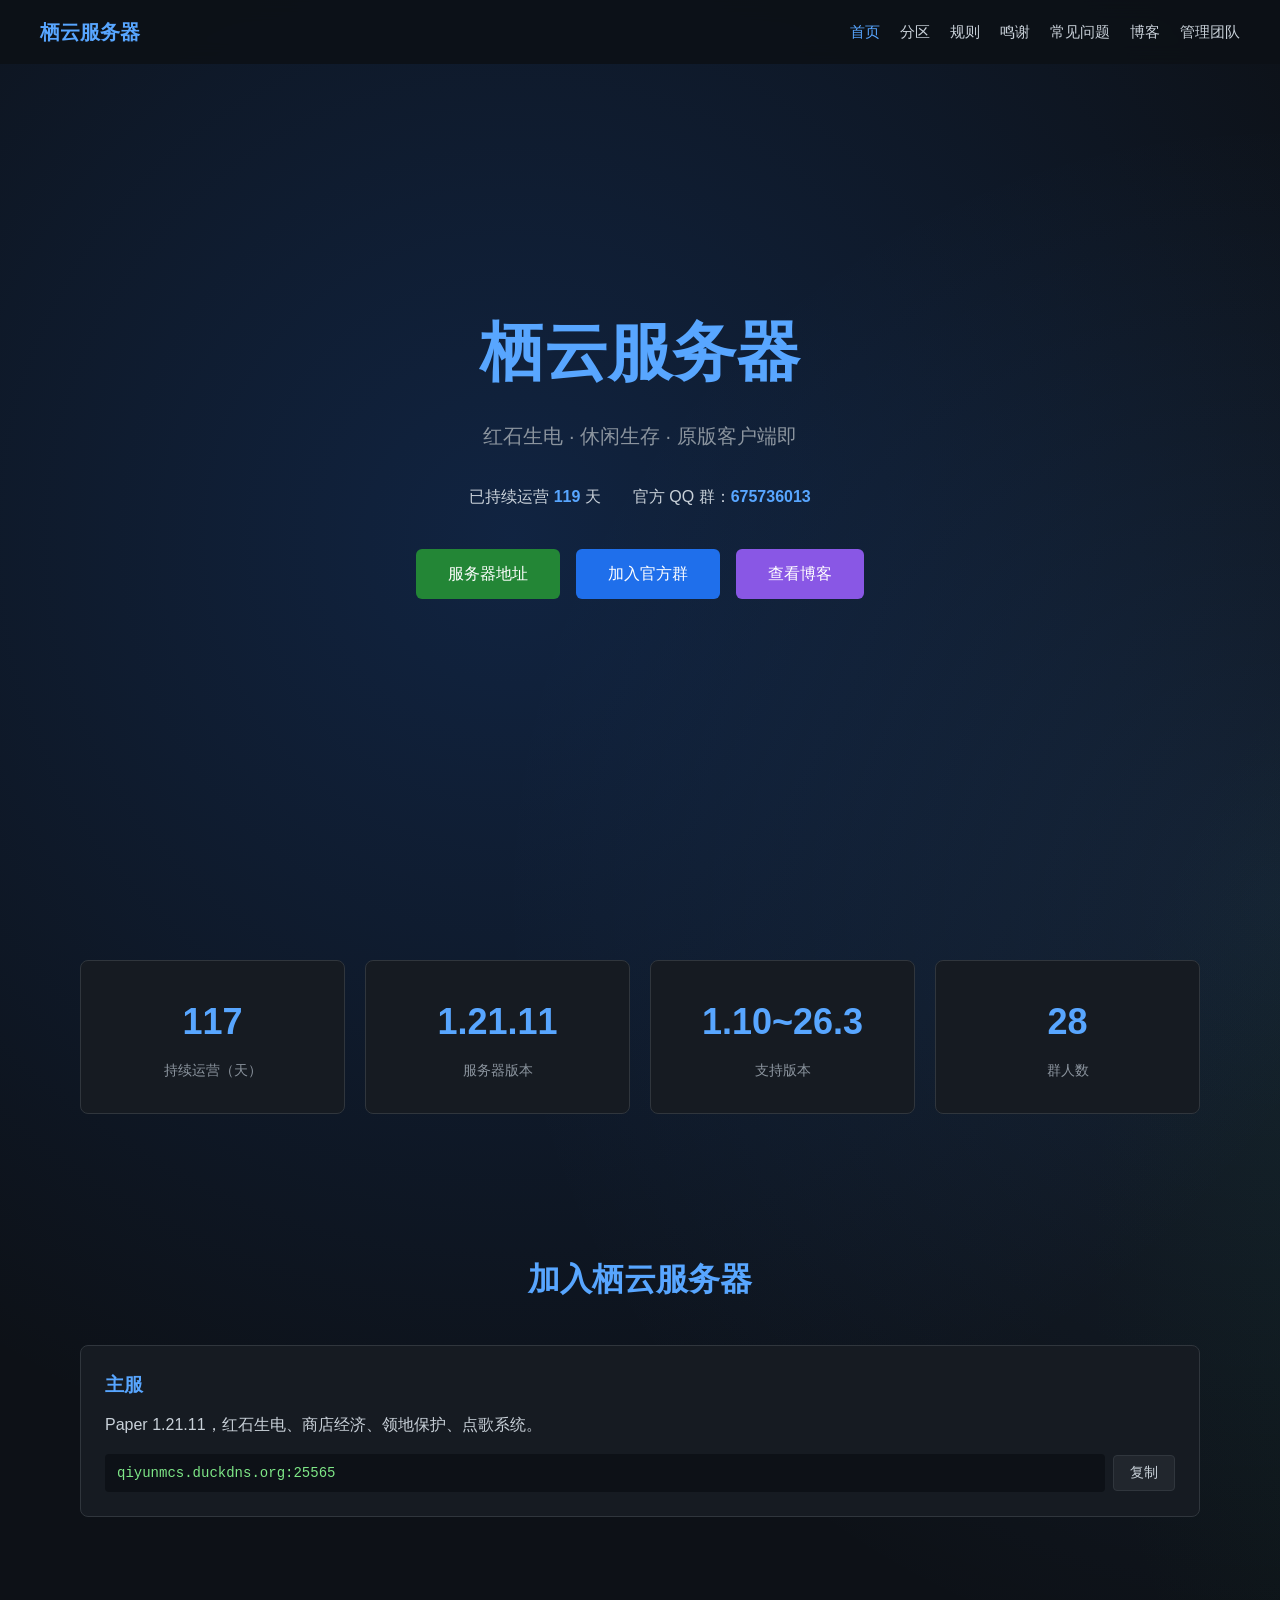
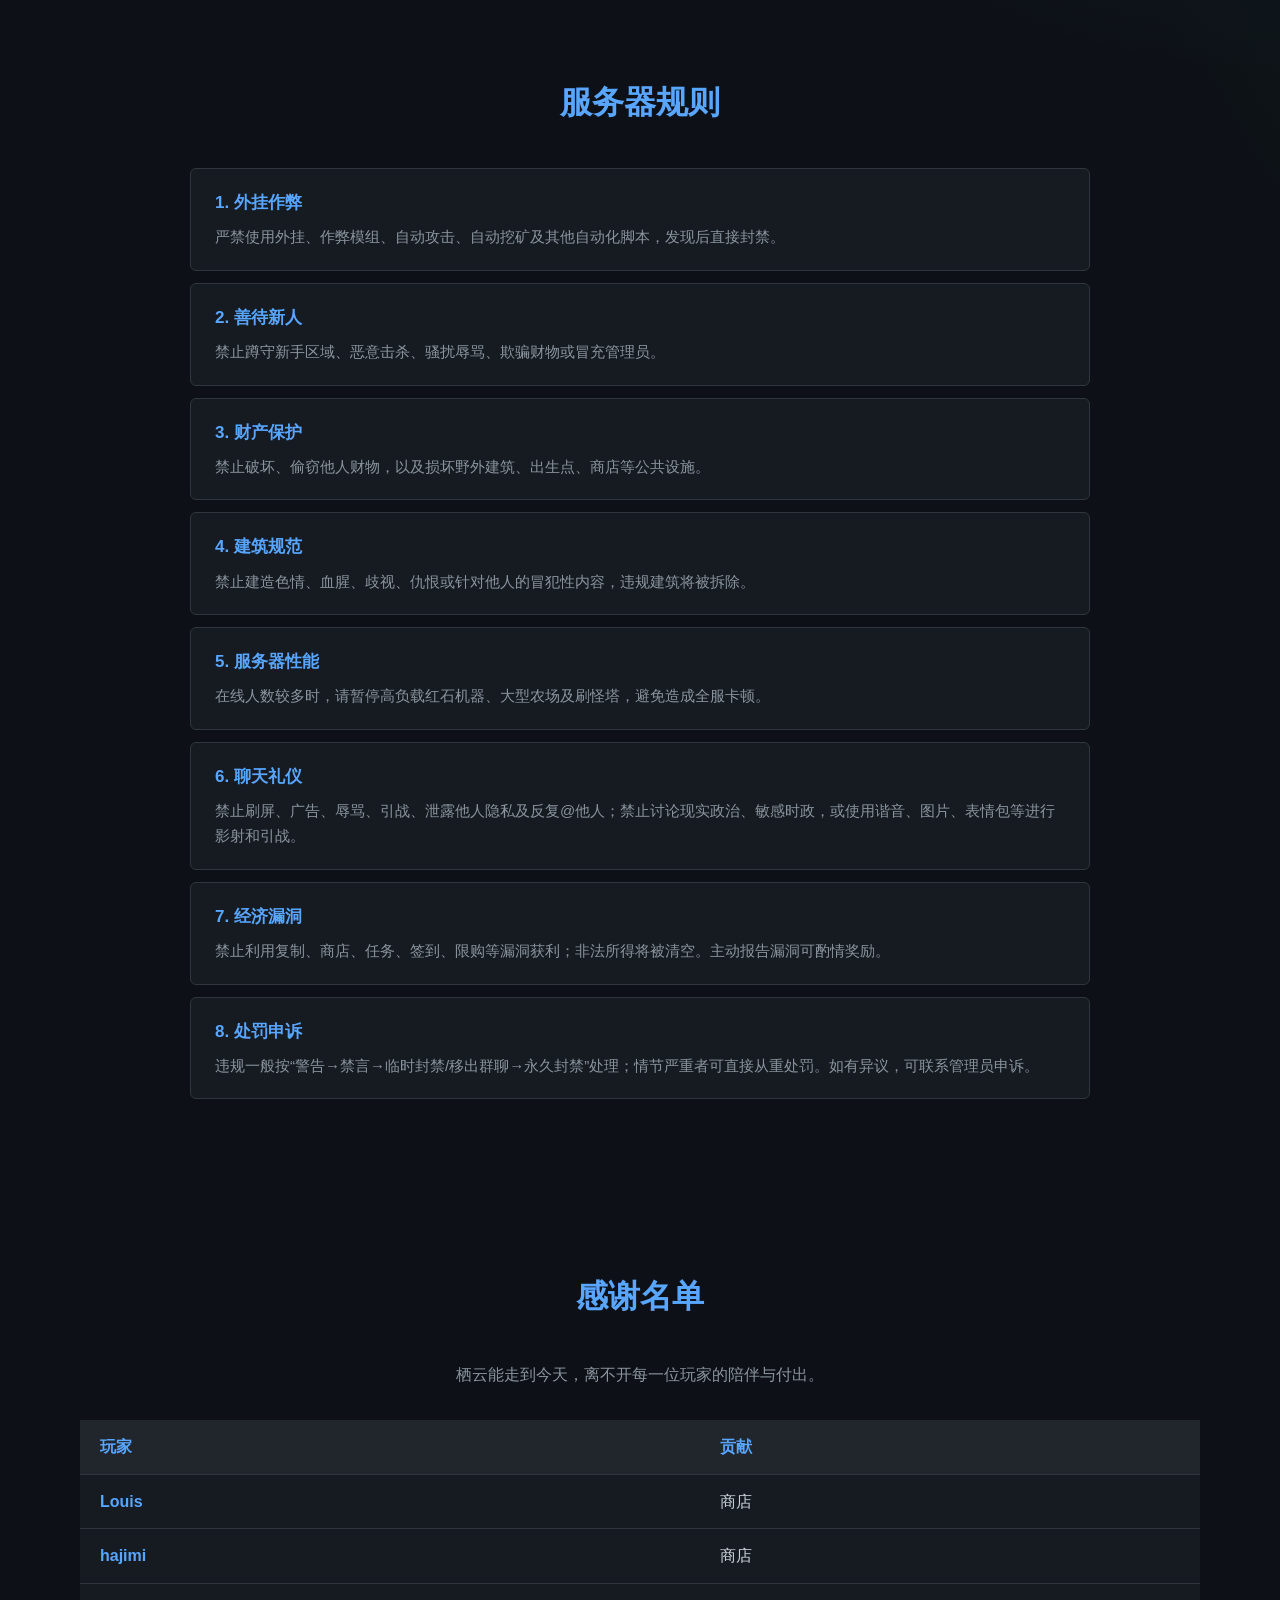
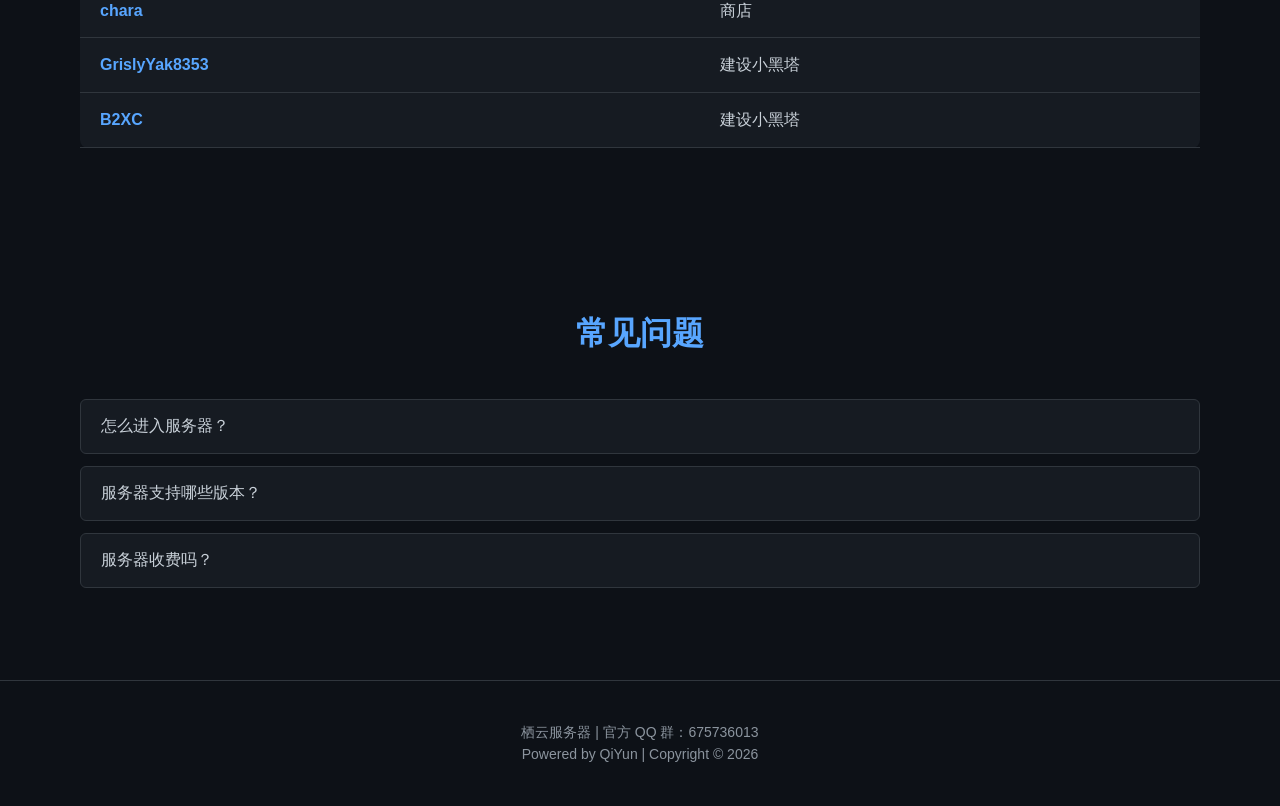
==== index.html @ 75ac1bb4 "栖云服务器官网 1.0.2" ====
<!DOCTYPE html>
<html lang="zh-CN">
<head>
  <meta charset="UTF-8">
  <meta name="viewport" content="width=device-width, initial-scale=1.0">
  <title>栖云服务器 | 红石生电 · 休闲生存</title>
  <link rel="stylesheet" href="style.css">
</head>
<body data-current-page="home">
  <!-- 加载动画 -->
  <div class="loader" id="loader">
    <div class="loader-logo">   栖云正在奋力加载中……</div>
    <div class="loader-bar"><div class="loader-bar-fill"></div></div>
  </div>

  <!-- 鼠标光效 -->
  <div class="cursor-glow" id="cursorGlow"></div>

  <!-- 顶部提示框 -->
  <div class="toast" id="toast">
    <div class="toast-text">又被我整到了吧~你好坏！</div>
    <div class="toast-bar"><div class="toast-bar-fill"></div></div>
  </div>

  <!-- 导航栏 -->
  <nav class="navbar">
    <div class="nav-logo">栖云服务器</div>
    <button class="nav-toggle" id="navToggle">☰</button>
    <ul class="nav-links" id="navLinks">
      <li><a href="#home" data-page="home">首页</a></li>
      <li><a href="#servers" data-page="servers">分区</a></li>
      <li><a href="#rules" data-page="rules">规则</a></li>
      <li><a href="#thanks" data-page="thanks">鸣谢</a></li>
      <li><a href="#faq" data-page="faq">常见问题</a></li>
      <li><a href="blog.html" data-page="blog">博客</a></li>
      <li><a href="admin.html" data-page="admin">管理团队</a></li>
    </ul>
  </nav>

  <!-- 首屏 -->
  <section id="home" class="hero">
    <h1>栖云服务器</h1>
    <p class="slogan" id="slogan">红石生电 · 休闲生存 · 原版客户端即可加入</p>
    <div class="hero-info">
      <span>已持续运营 <strong id="days">0</strong> 天</span>
      <span class="group-hover">
        官方 QQ 群：<strong>675736013</strong>
        <img src="qrcode.png" alt="群二维码" class="qrcode-popup">
      </span>
    </div>
    <div class="hero-btns">
      <a href="#servers" class="btn">服务器地址</a>
      <a href="https://qm.qq.com/q/H8rvoMm4i4" target="_blank" class="btn btn-blue">加入官方群</a>
      <a href="blog.html" class="btn btn-purple">查看博客</a>
    </div>
  </section>

  <!-- 数据卡片 -->
  <section class="stats">
    <div class="stat-card">
      <div class="stat-num" id="stat-days" data-target="0">0</div>
      <div class="stat-label">持续运营（天）</div>
    </div>
    <div class="stat-card">
      <div class="stat-num" data-target="1.21.11">0</div>
      <div class="stat-label">服务器版本</div>
    </div>
    <div class="stat-card">
      <div class="stat-num" data-target="1.10~26.3">0</div>
      <div class="stat-label">支持版本</div>
    </div>
    <div class="stat-card">
      <div class="stat-num" data-target="28">0</div>
      <div class="stat-label">群人数</div>
    </div>
  </section>

  <!-- 分区介绍 -->
  <section id="servers" class="section">
    <h2>加入栖云服务器</h2>
    <div class="server-grid">
      <div class="server-card">
        <h3>主服</h3>
        <p>Paper 1.21.11，红石生电、商店经济、领地保护、点歌系统。</p>
        <div class="server-ip-row">
          <p class="server-ip">qiyunmcs.duckdns.org:25565</p>
          <button class="copy-btn" data-copy="qiyunmcs.duckdns.org:25565">复制</button>
        </div>
      </div>
    </div>
  </section>

  <!-- 服务器规则 -->
  <section id="rules" class="section">
    <h2>服务器规则</h2>
    <div class="rules-list">
      <div class="rule-item"><h3>1. 外挂作弊</h3><p>严禁使用外挂、作弊模组、自动攻击、自动挖矿及其他自动化脚本，发现后直接封禁。</p></div>
      <div class="rule-item"><h3>2. 善待新人</h3><p>禁止蹲守新手区域、恶意击杀、骚扰辱骂、欺骗财物或冒充管理员。</p></div>
      <div class="rule-item"><h3>3. 财产保护</h3><p>禁止破坏、偷窃他人财物，以及损坏野外建筑、出生点、商店等公共设施。</p></div>
      <div class="rule-item"><h3>4. 建筑规范</h3><p>禁止建造色情、血腥、歧视、仇恨或针对他人的冒犯性内容，违规建筑将被拆除。</p></div>
      <div class="rule-item"><h3>5. 服务器性能</h3><p>在线人数较多时，请暂停高负载红石机器、大型农场及刷怪塔，避免造成全服卡顿。</p></div>
      <div class="rule-item"><h3>6. 聊天礼仪</h3><p>禁止刷屏、广告、辱骂、引战、泄露他人隐私及反复@他人；禁止讨论现实政治、敏感时政，或使用谐音、图片、表情包等进行影射和引战。</p></div>
      <div class="rule-item"><h3>7. 经济漏洞</h3><p>禁止利用复制、商店、任务、签到、限购等漏洞获利；非法所得将被清空。主动报告漏洞可酌情奖励。</p></div>
      <div class="rule-item"><h3>8. 处罚申诉</h3><p>违规一般按“警告→禁言→临时封禁/移出群聊→永久封禁”处理；情节严重者可直接从重处罚。如有异议，可联系管理员申诉。</p></div>
    </div>
  </section>

  <!-- 鸣谢 -->
  <section id="thanks" class="section">
    <h2>感谢名单</h2>
    <p class="thanks-intro">栖云能走到今天，离不开每一位玩家的陪伴与付出。</p>
    <table class="thanks-table">
      <thead><tr><th>玩家</th><th>贡献</th></tr></thead>
      <tbody>
        <tr><td class="player-name" data-tip="哈哈哈，皮一下，点击可消除">Louis</td><td>商店</td></tr>
        <tr><td class="player-name" data-tip="刷铁机、红石机器">hajimi</td><td>商店</td></tr>
        <tr><td class="player-name" data-tip="商店建设、材料收集">chara</td><td>商店</td></tr>
        <tr><td class="player-name" data-tip="小黑塔建设">GrislyYak8353</td><td>建设小黑塔</td></tr>
        <tr><td class="player-name" data-tip="小黑塔建设">B2XC</td><td>建设小黑塔</td></tr>
      </tbody>
    </table>
  </section>

  <!-- FAQ -->
  <section id="faq" class="section">
    <h2>常见问题</h2>
    <div class="faq-item">
      <button class="faq-question">怎么进入服务器？</button>
      <div class="faq-answer">Java 版客户端在多人游戏里添加服务器地址 <code>qiyunmcs.duckdns.org:25565</code> 即可。</div>
    </div>
    <div class="faq-item">
      <button class="faq-question">服务器支持哪些版本？</button>
      <div class="faq-answer">主服支持 1.21.11，同时通过 ViaVersion 兼容 1.10 到 26.3 的客户端。</div>
    </div>
    <div class="faq-item">
      <button class="faq-question">服务器收费吗？</button>
      <div class="faq-answer">完全免费，所有玩法都可以通过游戏内获取。</div>
    </div>
  </section>

  <footer>
    <p>栖云服务器 | 官方 QQ 群：675736013</p>
    <p>Powered by QiYun | Copyright © 2026</p>
  </footer>

  <script src="script.js"></script>
</body>
</html>
---- style.css ----
* { margin: 0; padding: 0; box-sizing: border-box; }

html { scroll-behavior: smooth; scrollbar-width: none; }
body::-webkit-scrollbar { display: none; }

body {
  font-family: "Microsoft YaHei", "PingFang SC", sans-serif;
  background: #0d1117;
  color: #c9d1d9;
  line-height: 1.6;
  overflow-x: hidden;
}

/* 顶部提示框 */
.toast {
  position: fixed;
  top: 80px;
  left: 50%;
  transform: translateX(-50%) translateY(-20px);
  background: #161b22;
  border: 1px solid #58a6ff;
  border-radius: 8px;
  padding: 16px 24px;
  box-shadow: 0 8px 24px rgba(0, 0, 0, 0.5);
  z-index: 999;
  opacity: 0;
  pointer-events: none;
  transition: opacity 0.3s, transform 0.3s;
  min-width: 280px;
  overflow: hidden;
}
.toast.show {
  opacity: 1;
  transform: translateX(-50%) translateY(0);
  pointer-events: auto;
}
.toast-text {
  font-size: 16px;
  color: #58a6ff;
  font-weight: bold;
  text-align: center;
  margin-bottom: 10px;
}
.toast-bar {
  width: 100%;
  height: 4px;
  background: #21262d;
  border-radius: 2px;
  overflow: hidden;
}
.toast-bar-fill {
  height: 100%;
  width: 100%;
  background: #58a6ff;
  border-radius: 2px;
  transform-origin: right center;
}
.toast.show .toast-bar-fill {
  animation: toastProgress 3s linear forwards;
}
@keyframes toastProgress {
  from { transform: scaleX(1); }
  to { transform: scaleX(0); }
}

/* 导航栏 */
.navbar {
  position: fixed; top: 0; left: 0; right: 0;
  display: flex; justify-content: space-between; align-items: center;
  padding: 16px 40px;
  background: rgba(13, 17, 23, 0.9);
  backdrop-filter: blur(10px);
  z-index: 100;
}
.nav-logo { font-size: 20px; font-weight: bold; color: #58a6ff; }
.nav-links { list-style: none; display: flex; gap: 20px; }
.nav-links a { color: #c9d1d9; text-decoration: none; transition: color 0.2s; font-size: 15px; }
.nav-links a:hover, .nav-links a.active { color: #58a6ff; }

/* 首屏 */
.hero {
  height: 100vh;
  display: flex; flex-direction: column;
  justify-content: center; align-items: center;
  text-align: center;
  padding: 0 20px;
}
.hero h1 { font-size: 64px; color: #58a6ff; margin-bottom: 16px; }
.slogan { font-size: 20px; color: #8b949e; margin-bottom: 32px; min-height: 30px; }
.hero-info { display: flex; gap: 32px; margin-bottom: 40px; font-size: 16px; }
.hero-info strong { color: #58a6ff; }
.hero-btns { display: flex; gap: 16px; flex-wrap: wrap; justify-content: center; }
.btn {
  display: inline-block;
  padding: 12px 32px;
  background: #238636;
  color: #fff;
  border-radius: 6px;
  text-decoration: none;
  font-size: 16px;
  transition: background 0.2s, transform 0.2s;
}
.btn:hover { background: #2ea043; transform: translateY(-2px); }
.btn-blue { background: #1f6feb; }
.btn-blue:hover { background: #388bfd; }
.btn-purple { background: #8957e5; }
.btn-purple:hover { background: #a371f7; }

/* 数据卡片 */
.stats {
  display: grid;
  grid-template-columns: repeat(auto-fit, minmax(200px, 1fr));
  gap: 20px;
  padding: 60px 40px;
  max-width: 1200px;
  margin: 0 auto;
}
.stat-card {
  background: #161b22;
  border: 1px solid #30363d;
  border-radius: 8px;
  padding: 32px 20px;
  text-align: center;
  transition: transform 0.2s, border-color 0.2s;
}
.stat-card:hover { transform: translateY(-4px); border-color: #58a6ff; }
.stat-num { font-size: 36px; font-weight: bold; color: #58a6ff; }
.stat-label { font-size: 14px; color: #8b949e; margin-top: 8px; }

/* 通用 section */
.section { padding: 80px 40px; max-width: 1200px; margin: 0 auto; }
.section h2 { font-size: 32px; margin-bottom: 40px; text-align: center; color: #58a6ff; }

/* 分区卡片 */
.server-grid {
  display: grid; grid-template-columns: repeat(auto-fit, minmax(300px, 1fr)); gap: 24px;
}
.server-card {
  background: #161b22;
  border: 1px solid #30363d;
  border-radius: 8px;
  padding: 24px;
  transition: transform 0.2s, border-color 0.2s;
}
.server-card:hover { transform: translateY(-4px); border-color: #58a6ff; }
.server-card h3 { color: #58a6ff; margin-bottom: 12px; }
.server-ip-row { display: flex; align-items: center; gap: 8px; margin-top: 16px; }
.server-ip {
  flex: 1; padding: 8px 12px;
  background: #0d1117; border-radius: 4px;
  font-family: "Consolas", "Cascadia Mono", monospace;
  color: #7ee787; font-size: 14px;
}
.copy-btn {
  padding: 8px 16px;
  background: #21262d;
  border: 1px solid #30363d;
  border-radius: 4px;
  color: #c9d1d9;
  cursor: pointer;
  font-size: 14px;
  transition: all 0.2s;
}
.copy-btn:hover { background: #30363d; border-color: #58a6ff; color: #58a6ff; }
.copy-btn.copied { background: #238636; color: #fff; border-color: #238636; }

/* 服务器规则（不折叠） */
.rules-list { max-width: 900px; margin: 0 auto; }
.rule-item {
  background: #161b22;
  border: 1px solid #30363d;
  border-radius: 6px;
  padding: 20px 24px;
  margin-bottom: 12px;
  transition: border-color 0.2s;
}
.rule-item:hover { border-color: #58a6ff; }
.rule-item h3 { color: #58a6ff; font-size: 17px; margin-bottom: 8px; }
.rule-item p { color: #8b949e; font-size: 15px; line-height: 1.7; }

/* 鸣谢 */
.thanks-intro { text-align: center; color: #8b949e; margin-bottom: 32px; }
.thanks-table {
  width: 100%; border-collapse: collapse;
  background: #161b22; border-radius: 8px;
}
.thanks-table th, .thanks-table td {
  padding: 14px 20px; text-align: left; border-bottom: 1px solid #30363d;
}
.thanks-table th { background: #21262d; color: #58a6ff; }

/* 玩家名悬停提示 */
.player-name {
  position: relative;
  cursor: pointer;
  color: #58a6ff;
  font-weight: bold;
}
.player-name::after {
  content: attr(data-tip);
  position: absolute;
  left: 50%;
  bottom: 100%;
  transform: translateX(-50%) translateY(-8px);
  background: #21262d;
  color: #c9d1d9;
  padding: 8px 12px;
  border-radius: 6px;
  border: 1px solid #30363d;
  font-size: 13px;
  font-weight: normal;
  white-space: nowrap;
  opacity: 0;
  pointer-events: none;
  transition: opacity 0.2s, transform 0.2s;
  z-index: 10;
  box-shadow: 0 4px 12px rgba(0, 0, 0, 0.4);
}
.player-name::before {
  content: "";
  position: absolute;
  left: 50%;
  bottom: 100%;
  transform: translateX(-50%);
  border: 6px solid transparent;
  border-top-color: #30363d;
  opacity: 0;
  transition: opacity 0.2s;
  pointer-events: none;
  z-index: 11;
}
.player-name:hover::after {
  opacity: 1;
  transform: translateX(-50%) translateY(-12px);
}
.player-name:hover::before {
  opacity: 1;
}

/* FAQ 折叠 */
.faq-item { margin-bottom: 12px; }
.faq-question {
  width: 100%; text-align: left;
  padding: 16px 20px;
  background: #161b22;
  border: 1px solid #30363d;
  border-radius: 6px;
  color: #c9d1d9;
  font-size: 16px;
  cursor: pointer;
  transition: background 0.2s, border-color 0.2s;
}
.faq-question:hover { background: #21262d; border-color: #58a6ff; }
.faq-answer {
  display: none;
  padding: 16px 20px;
  background: #0d1117;
  border: 1px solid #30363d;
  border-top: none;
  border-radius: 0 0 6px 6px;
  color: #8b949e;
}
.faq-answer code {
  background: #21262d; padding: 2px 6px; border-radius: 4px;
  color: #7ee787; font-family: monospace;
}

/* 页脚 */
footer {
  text-align: center; padding: 40px 20px;
  border-top: 1px solid #30363d;
  color: #8b949e; font-size: 14px;
}

/* 管理人员名单页面 */
.admin-section {
  max-width: 800px;
  margin: 0 auto;
  padding: 120px 40px 80px;
}
.admin-section h1 {
  font-size: 36px;
  color: #58a6ff;
  margin-bottom: 48px;
  text-align: center;
}
.admin-list {
  display: flex;
  flex-direction: column;
  gap: 16px;
  margin-bottom: 48px;
}
.admin-card {
  background: #161b22;
  border: 1px solid #30363d;
  border-radius: 8px;
  padding: 24px 28px;
  transition: border-color 0.2s, transform 0.2s;
}
.admin-card:hover {
  border-color: #58a6ff;
  transform: translateX(4px);
}
.admin-name {
  font-size: 20px;
  font-weight: bold;
  color: #58a6ff;
  margin-bottom: 4px;
}
.admin-role {
  font-size: 14px;
  color: #7ee787;
  margin-bottom: 8px;
}
.admin-desc {
  font-size: 15px;
  color: #8b949e;
}
.admin-footer-note {
  font-size: 15px;
  color: #6e7681;
  line-height: 1.9;
  text-align: center;
  font-style: italic;
  padding: 24px;
  border-top: 1px solid #30363d;
}

/* 响应式 */
@media (max-width: 768px) {
  .navbar { padding: 12px 20px; }
  .nav-links { gap: 10px; font-size: 12px; }
  .hero h1 { font-size: 40px; }
  .hero-info { flex-direction: column; gap: 8px; }
  .hero-btns { flex-direction: column; }
  .section { padding: 60px 20px; }
  .server-ip-row { flex-direction: column; align-items: stretch; }
  .admin-section { padding: 100px 20px 60px; }
  .admin-section h1 { font-size: 28px; }
  .admin-card { padding: 18px 20px; }
}

/* 群号悬停二维码 */
.group-hover { position: relative; cursor: pointer; }
.qrcode-popup {
  display: none;
  position: absolute;
  top: 100%; left: 50%;
  transform: translateX(-50%);
  margin-top: 12px;
  width: 180px; height: 180px;
  background: #fff; padding: 8px;
  border-radius: 8px;
  box-shadow: 0 8px 24px rgba(0, 0, 0, 0.5);
  z-index: 200;
  pointer-events: none;
}
.group-hover:hover .qrcode-popup { display: block; }

/* 动态流动背景 */
body::before {
  content: "";
  position: fixed;
  top: 0; left: 0;
  width: 200%; height: 200%;
  z-index: -1;
  background: radial-gradient(circle at 20% 30%, #1f6feb33 0%, transparent 40%),
              radial-gradient(circle at 80% 70%, #23863633 0%, transparent 40%),
              radial-gradient(circle at 50% 50%, #58a6ff1a 0%, transparent 50%),
              #0d1117;
  animation: bgFloat 20s ease-in-out infinite alternate;
}
@keyframes bgFloat {
  0% { transform: translate(0, 0) scale(1); }
  50% { transform: translate(-5%, -5%) scale(1.1); }
  100% { transform: translate(5%, 5%) scale(1); }
}

/* 博客页面（保留原有） */
.blog-section { max-width: 900px; margin: 0 auto; padding: 120px 40px 80px; }
.blog-section h1 { font-size: 36px; color: #58a6ff; margin-bottom: 48px; text-align: center; }
.blog-post {
  background: #161b22; border: 1px solid #30363d; border-radius: 8px;
  padding: 24px 28px; margin-bottom: 24px; transition: border-color 0.2s;
}
.blog-post:hover { border-color: #58a6ff; }
.blog-header { display: flex; align-items: center; gap: 14px; margin-bottom: 18px; }
.blog-avatar { width: 48px; height: 48px; border-radius: 50%; object-fit: cover; border: 2px solid #30363d; flex-shrink: 0; }
.blog-meta { display: flex; flex-direction: column; gap: 2px; }
.blog-author { font-size: 16px; font-weight: bold; color: #58a6ff; }
.blog-date { font-size: 13px; color: #8b949e; }
.blog-content h2 { font-size: 20px; color: #c9d1d9; margin-bottom: 14px; }
.blog-content p { font-size: 15px; color: #c9d1d9; margin-bottom: 10px; line-height: 1.8; }
@media (max-width: 768px) {
  .blog-post { padding: 18px; }
  .blog-avatar { width: 40px; height: 40px; }
  .blog-content h2 { font-size: 18px; }
}
/* ============ 加载动画 ============ */
.loader {
  position: fixed;
  top: 0; left: 0;
  width: 100%; height: 100%;
  background: #0d1117;
  display: flex;
  flex-direction: column;
  justify-content: center;
  align-items: center;
  z-index: 9999;
  transition: opacity 0.5s;
}
.loader.hide {
  opacity: 0;
  pointer-events: none;
}
.loader-logo {
  font-size: 48px;
  font-weight: bold;
  color: #58a6ff;
  margin-bottom: 24px;
  animation: loaderPulse 1.5s ease-in-out infinite;
}
@keyframes loaderPulse {
  0%, 100% { opacity: 1; transform: scale(1); }
  50% { opacity: 0.6; transform: scale(0.95); }
}
.loader-bar {
  width: 200px;
  height: 4px;
  background: #21262d;
  border-radius: 2px;
  overflow: hidden;
}
.loader-bar-fill {
  height: 100%;
  width: 0;
  background: #58a6ff;
  border-radius: 2px;
  animation: loaderProgress 1.2s ease-out forwards;
}
@keyframes loaderProgress {
  from { width: 0; }
  to { width: 100%; }
}

/* ============ 鼠标光效 ============ */
.cursor-glow {
  position: fixed;
  width: 400px;
  height: 400px;
  border-radius: 50%;
  background: radial-gradient(circle, rgba(88, 166, 255, 0.15) 0%, transparent 70%);
  pointer-events: none;
  z-index: -1;
  transform: translate(-50%, -50%);
  transition: opacity 0.3s;
  opacity: 0;
  left: -500px;
  top: -500px;
}
.cursor-glow.active {
  opacity: 1;
}

/* ============ 手机端汉堡菜单 ============ */
.nav-toggle {
  display: none;
  background: none;
  border: none;
  color: #58a6ff;
  font-size: 24px;
  cursor: pointer;
  padding: 4px 8px;
}

@media (max-width: 768px) {
  .navbar {
    padding: 12px 20px;
    flex-wrap: wrap;
  }
  .nav-toggle {
    display: block;
  }
  .nav-links {
    display: none;
    flex-direction: column;
    width: 100%;
    gap: 12px;
    margin-top: 12px;
    padding-top: 12px;
    border-top: 1px solid #30363d;
  }
  .nav-links.open {
    display: flex;
  }
  .nav-links a {
    font-size: 15px;
    padding: 6px 0;
  }
}

/* 禁止框选 */
body {
  user-select: none;
  -webkit-user-select: none;
  -moz-user-select: none;
  -ms-user-select: none;
}

/* 允许输入框和代码块选中 */
input, textarea, code {
  user-select: text;
  -webkit-user-select: text;
}
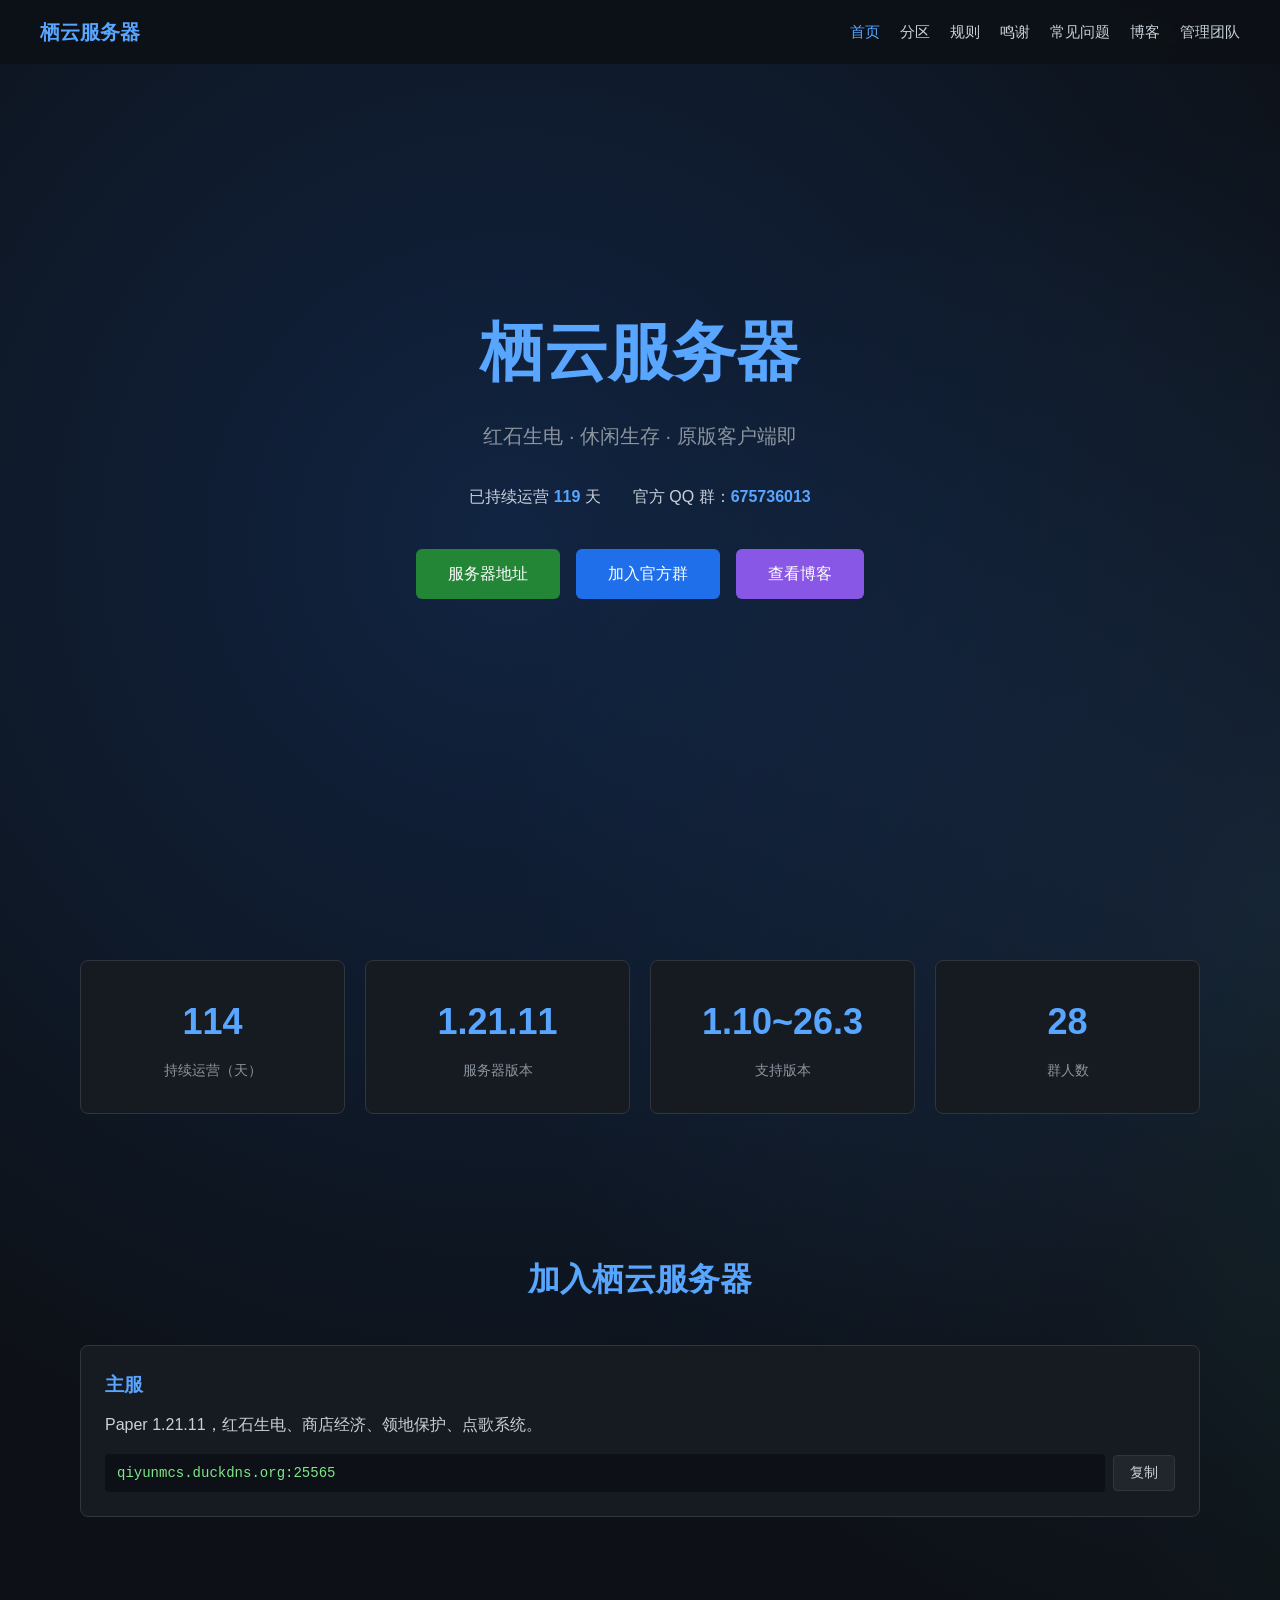
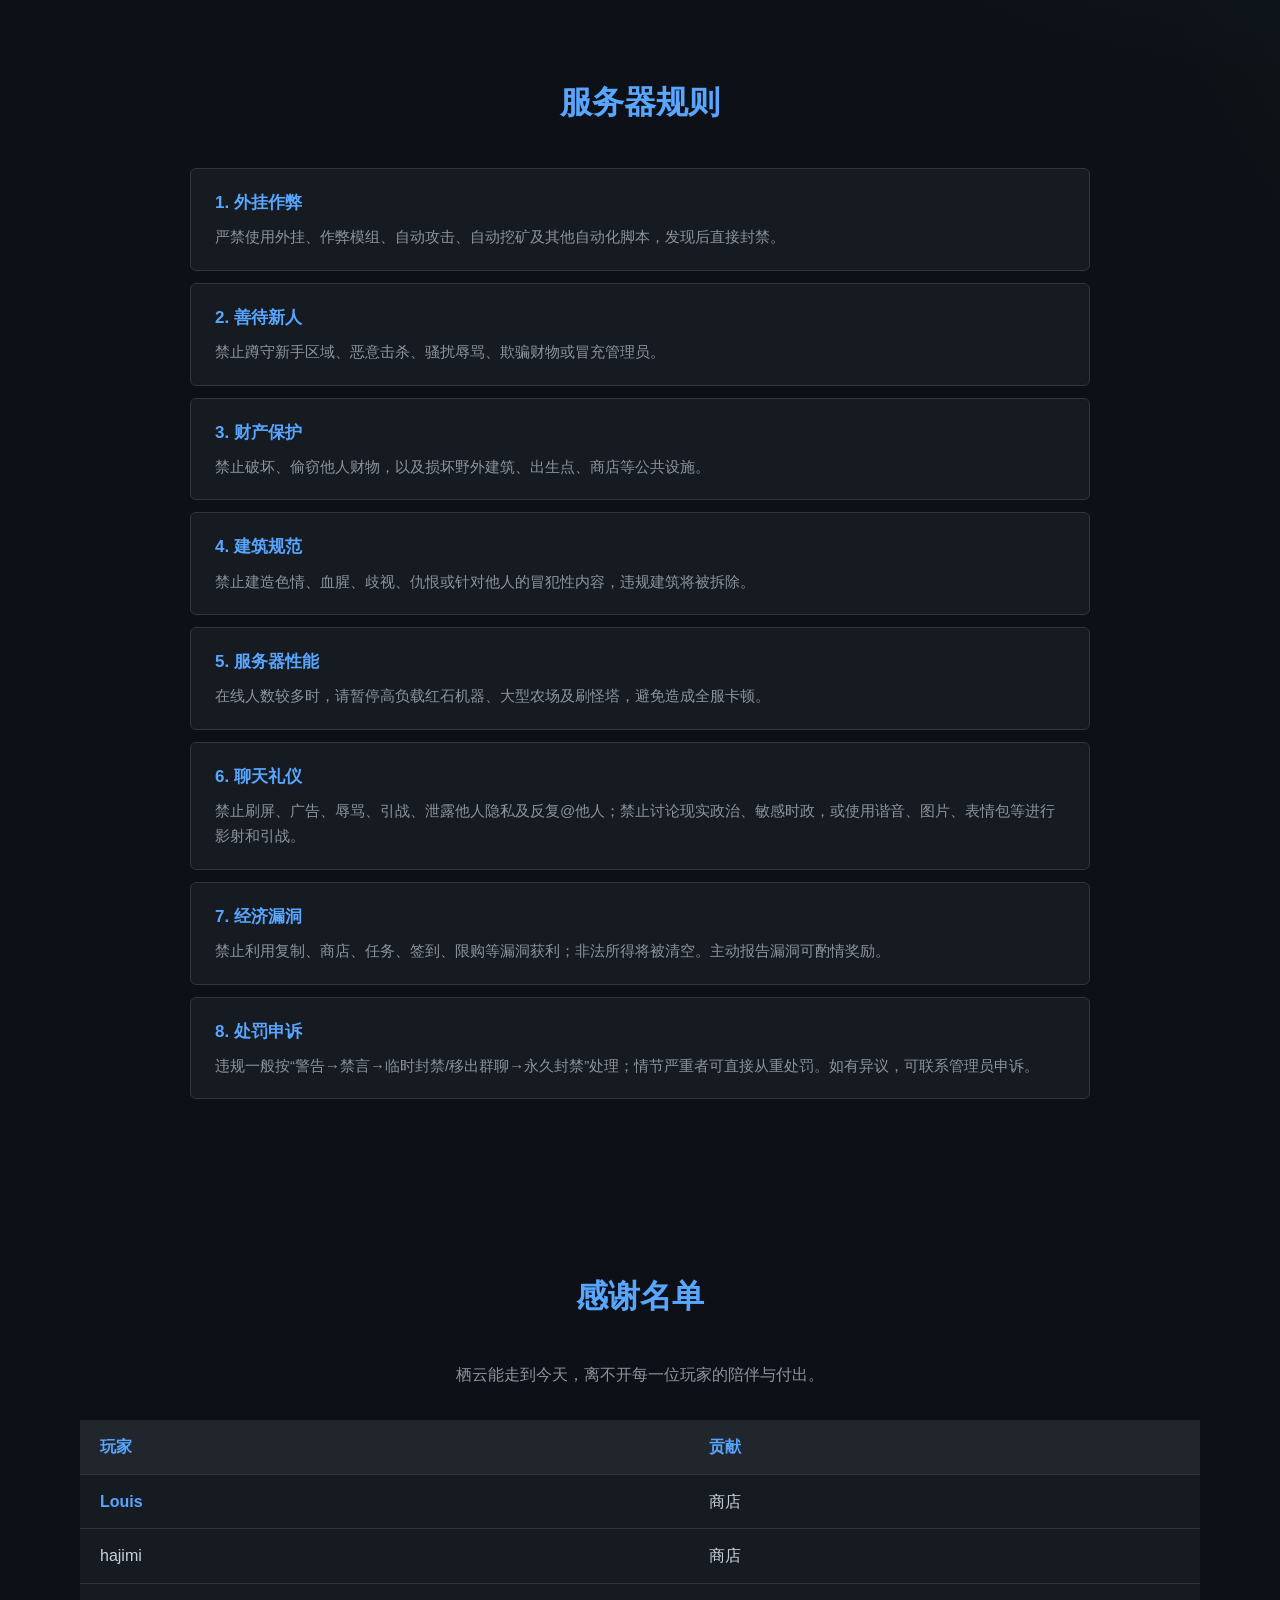
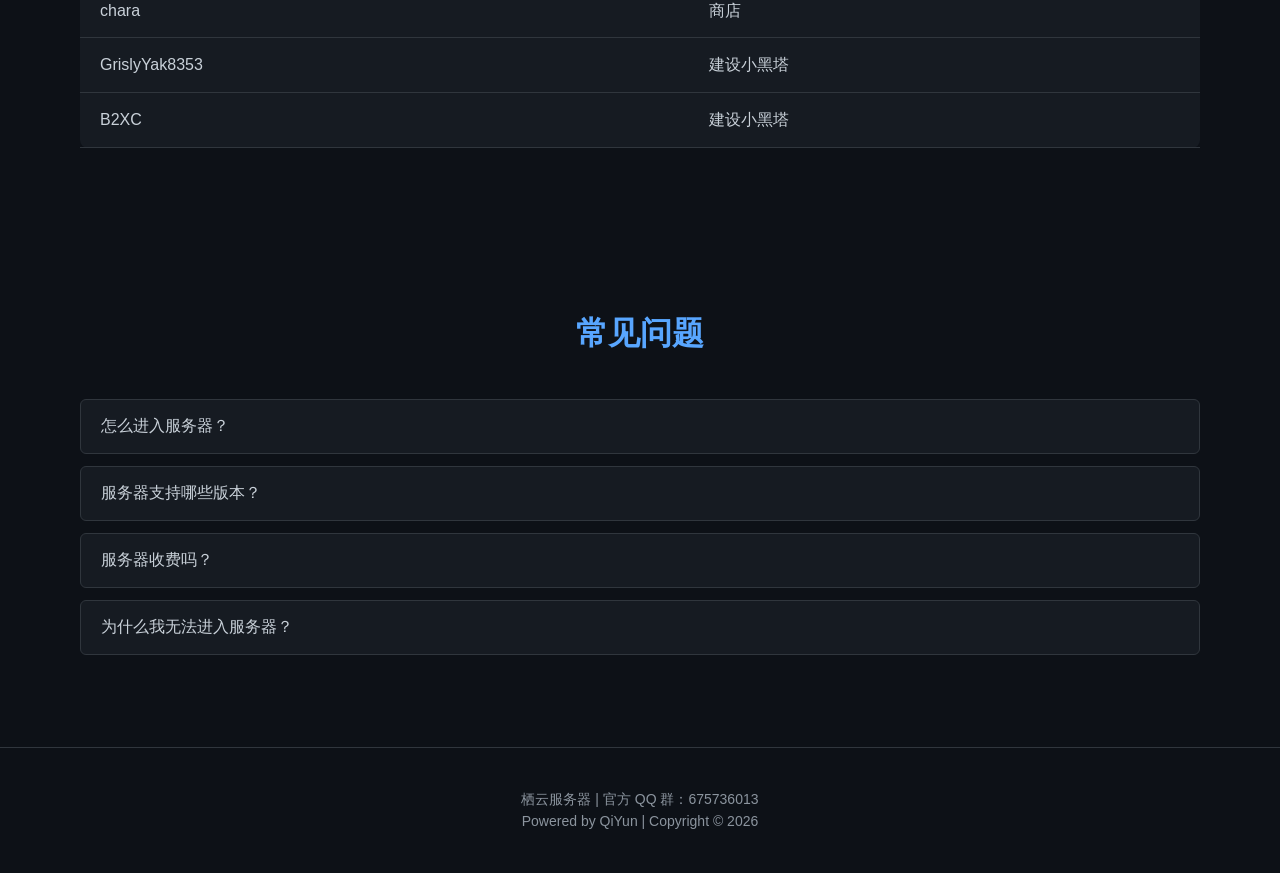
==== commit 3a188969: "栖云官网1.0.3 snapshot-1" ====
--- a/index.html
+++ b/index.html
@@ -113,10 +113,10 @@
       <thead><tr><th>玩家</th><th>贡献</th></tr></thead>
       <tbody>
         <tr><td class="player-name" data-tip="哈哈哈，皮一下，点击可消除">Louis</td><td>商店</td></tr>
-        <tr><td class="player-name" data-tip="刷铁机、红石机器">hajimi</td><td>商店</td></tr>
-        <tr><td class="player-name" data-tip="商店建设、材料收集">chara</td><td>商店</td></tr>
-        <tr><td class="player-name" data-tip="小黑塔建设">GrislyYak8353</td><td>建设小黑塔</td></tr>
-        <tr><td class="player-name" data-tip="小黑塔建设">B2XC</td><td>建设小黑塔</td></tr>
+        <tr><td>hajimi</td><td>商店</td></tr>
+        <tr><td>chara</td><td>商店</td></tr>
+        <tr><td>GrislyYak8353</td><td>建设小黑塔</td></tr>
+        <tr><td>B2XC</td><td>建设小黑塔</td></tr>
       </tbody>
     </table>
   </section>
@@ -136,6 +136,10 @@
       <button class="faq-question">服务器收费吗？</button>
       <div class="faq-answer">完全免费，所有玩法都可以通过游戏内获取。</div>
     </div>
+	<div class="faq-item">
+      <button class="faq-question">为什么我无法进入服务器？</button>
+      <div class="faq-answer">看来是你不支持IPV6 那就麻烦你加入我的蓝盾 (qiyunmcs 密码：123456) 咯~感谢您的支持！</div>
+    </div>
   </section>
 
   <footer>
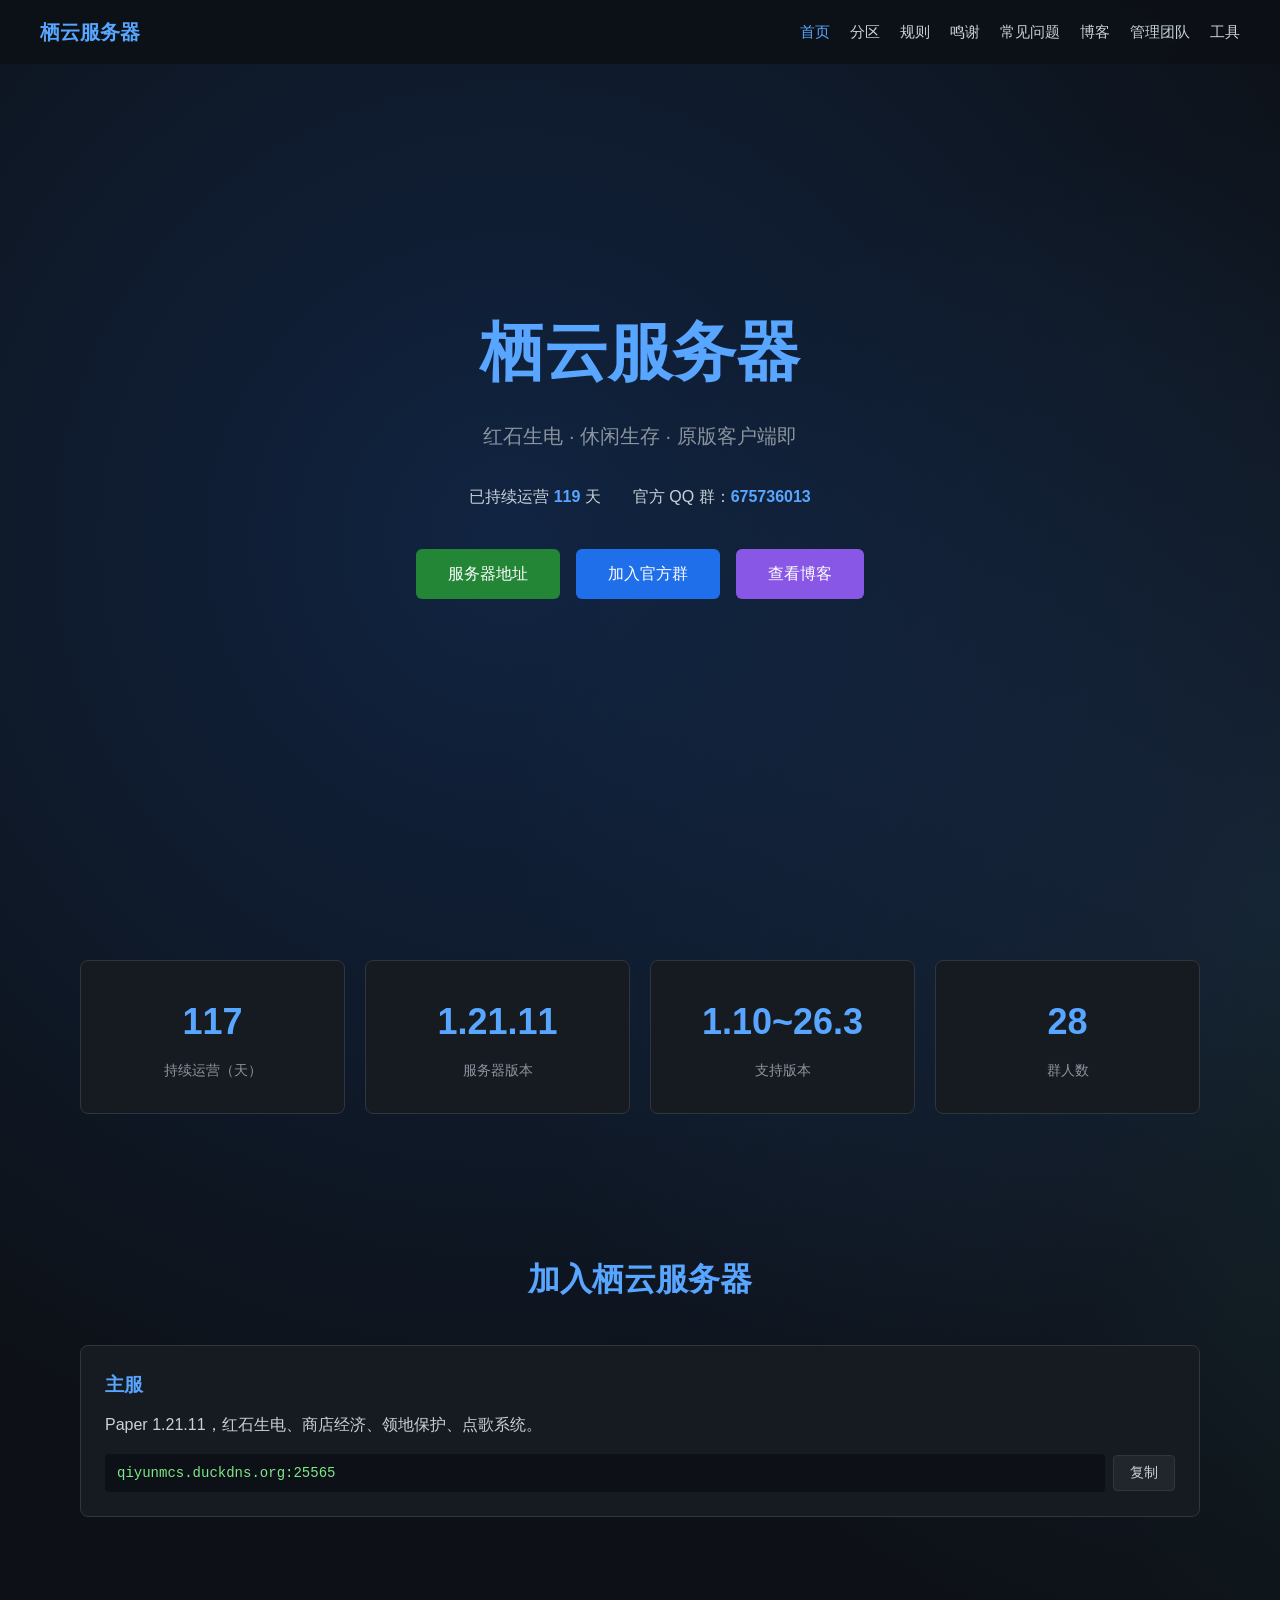
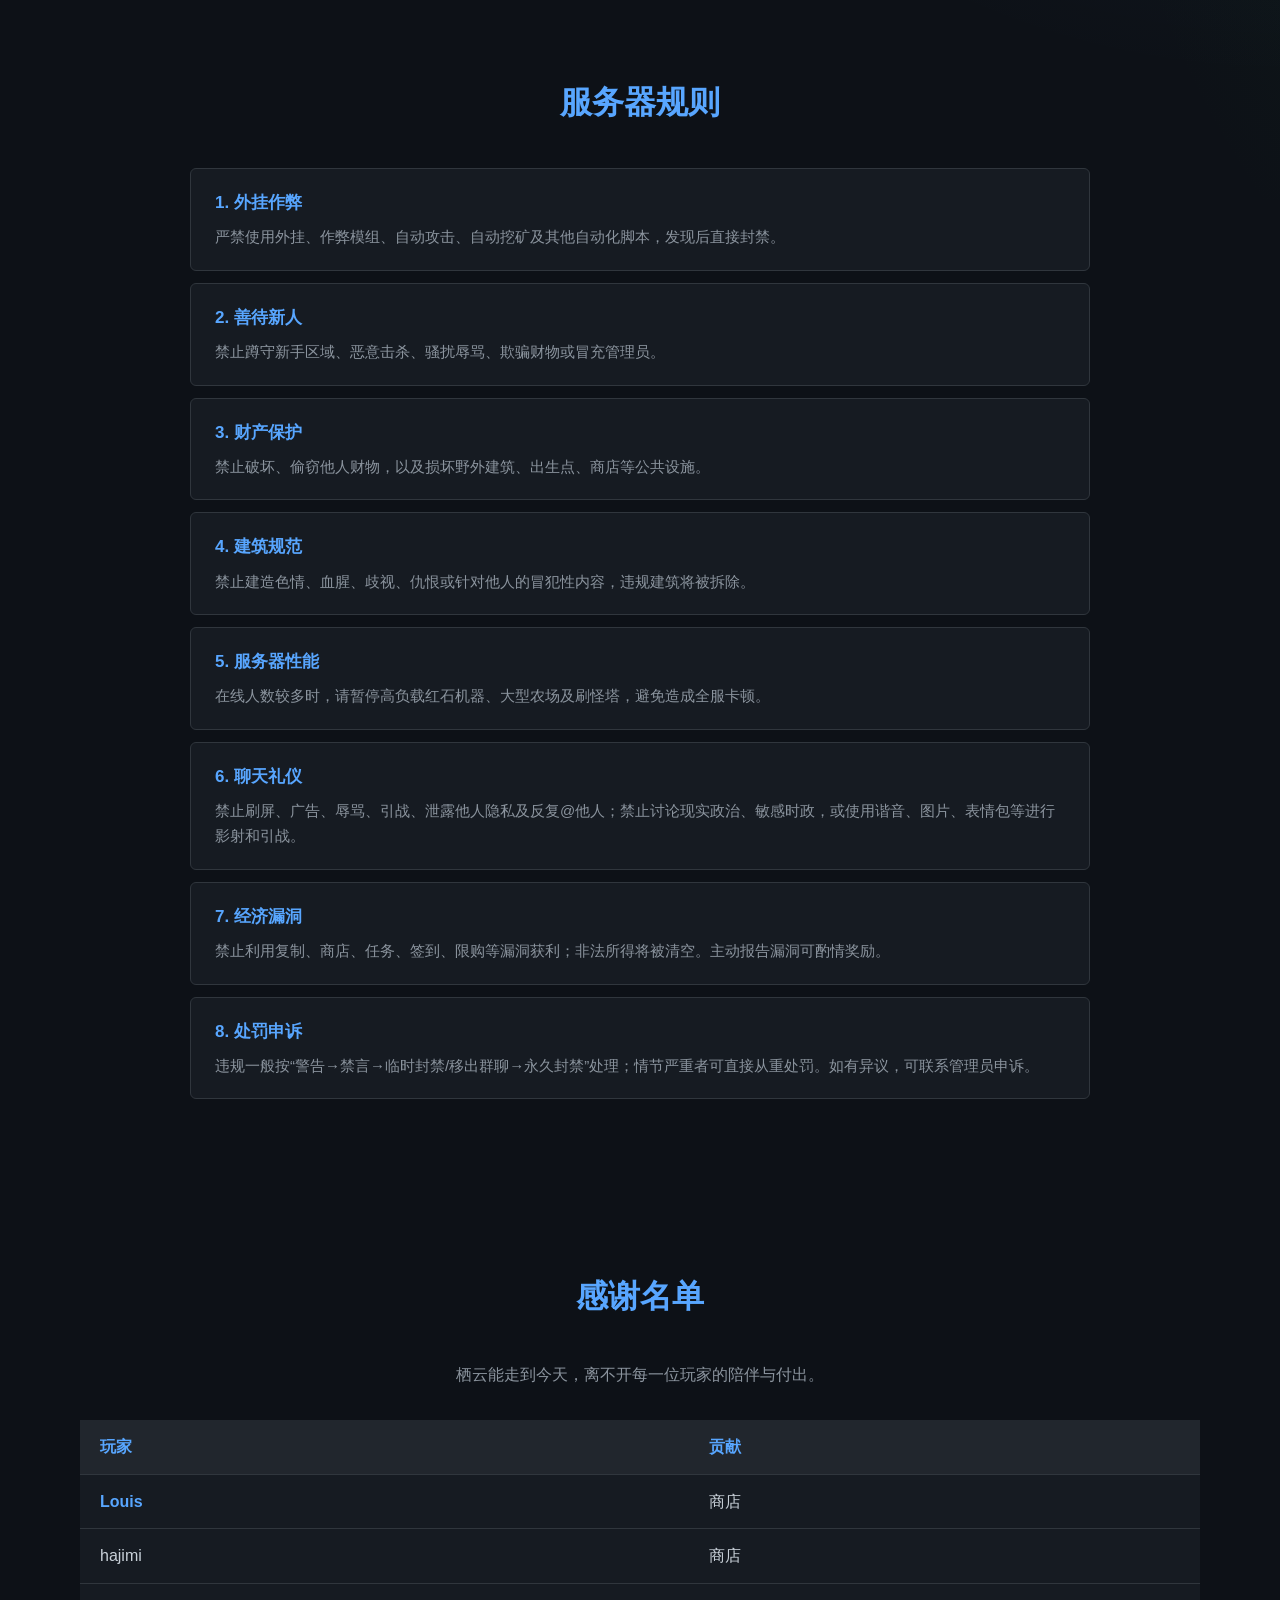
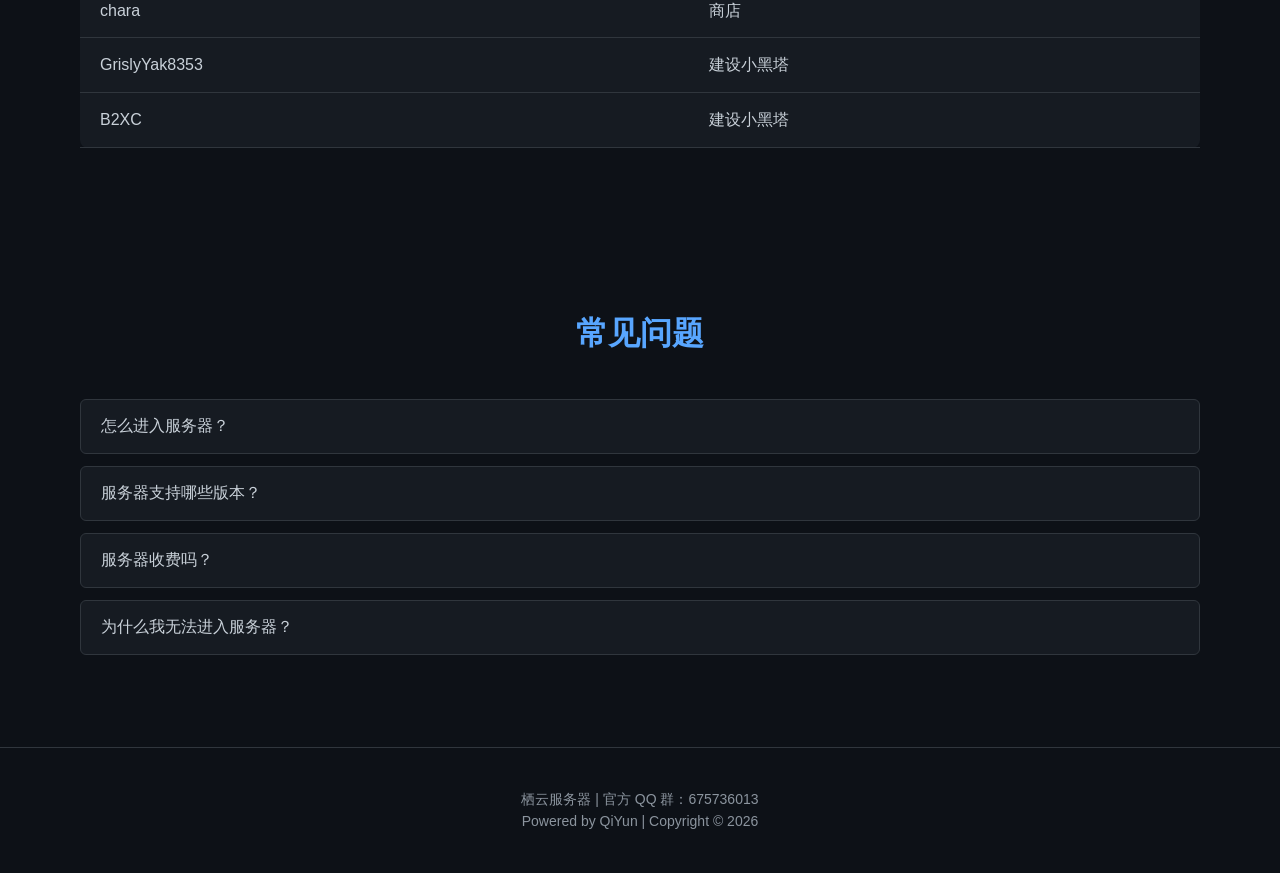
==== commit f6652c9a: "栖云服务器官网 1.0.3" ====
--- a/index.html
+++ b/index.html
@@ -34,6 +34,7 @@
       <li><a href="#faq" data-page="faq">常见问题</a></li>
       <li><a href="blog.html" data-page="blog">博客</a></li>
       <li><a href="admin.html" data-page="admin">管理团队</a></li>
+	  <li><a href="tools.html" data-page="tools">工具</a></li>
     </ul>
   </nav>
 
--- a/style.css
+++ b/style.css
@@ -164,7 +164,7 @@
 .copy-btn:hover { background: #30363d; border-color: #58a6ff; color: #58a6ff; }
 .copy-btn.copied { background: #238636; color: #fff; border-color: #238636; }
 
-/* 服务器规则（不折叠） */
+/* 服务器规则 */
 .rules-list { max-width: 900px; margin: 0 auto; }
 .rule-item {
   background: #161b22;
@@ -324,20 +324,6 @@
   font-style: italic;
   padding: 24px;
   border-top: 1px solid #30363d;
-}
-
-/* 响应式 */
-@media (max-width: 768px) {
-  .navbar { padding: 12px 20px; }
-  .nav-links { gap: 10px; font-size: 12px; }
-  .hero h1 { font-size: 40px; }
-  .hero-info { flex-direction: column; gap: 8px; }
-  .hero-btns { flex-direction: column; }
-  .section { padding: 60px 20px; }
-  .server-ip-row { flex-direction: column; align-items: stretch; }
-  .admin-section { padding: 100px 20px 60px; }
-  .admin-section h1 { font-size: 28px; }
-  .admin-card { padding: 18px 20px; }
 }
 
 /* 群号悬停二维码 */
@@ -376,7 +362,7 @@
   100% { transform: translate(5%, 5%) scale(1); }
 }
 
-/* 博客页面（保留原有） */
+/* 博客页面 */
 .blog-section { max-width: 900px; margin: 0 auto; padding: 120px 40px 80px; }
 .blog-section h1 { font-size: 36px; color: #58a6ff; margin-bottom: 48px; text-align: center; }
 .blog-post {
@@ -391,11 +377,7 @@
 .blog-date { font-size: 13px; color: #8b949e; }
 .blog-content h2 { font-size: 20px; color: #c9d1d9; margin-bottom: 14px; }
 .blog-content p { font-size: 15px; color: #c9d1d9; margin-bottom: 10px; line-height: 1.8; }
-@media (max-width: 768px) {
-  .blog-post { padding: 18px; }
-  .blog-avatar { width: 40px; height: 40px; }
-  .blog-content h2 { font-size: 18px; }
-}
+
 /* ============ 加载动画 ============ */
 .loader {
   position: fixed;
@@ -462,17 +444,130 @@
   opacity: 1;
 }
 
-/* ============ 手机端汉堡菜单 ============ */
-.nav-toggle {
-  display: none;
-  background: none;
-  border: none;
+/* 禁止框选 */
+body {
+  user-select: none;
+  -webkit-user-select: none;
+  -moz-user-select: none;
+  -ms-user-select: none;
+}
+input, textarea, code {
+  user-select: text;
+  -webkit-user-select: text;
+}
+
+/* ============ 工具页 ============ */
+.tools-section {
+  max-width: 900px;
+  margin: 0 auto;
+  padding: 120px 40px 80px;
+  text-align: center;
+}
+.tools-section h1 {
+  font-size: 36px;
   color: #58a6ff;
-  font-size: 24px;
+  margin-bottom: 12px;
+}
+.tools-intro {
+  color: #8b949e;
+  margin-bottom: 48px;
+  font-size: 15px;
+}
+.tools-grid {
+  display: flex;
+  flex-wrap: wrap;
+  gap: 12px;
+  width: 100%;
+  margin-top: 32px;
+}
+
+.pcl-btn {
+  flex: 1 1 auto;
+  min-width: 100px;
+  padding: 12px 16px;
+  background: transparent;
+  color: #c9d1d9;
+  border: 1px solid #30363d;
+  border-radius: 4px;
+  font-size: 14px;
+  font-family: "Microsoft YaHei", "PingFang SC", sans-serif;
   cursor: pointer;
-  padding: 4px 8px;
-}
-
+  transition: border-color 0.15s, background 0.15s, color 0.15s, transform 0.05s;
+  user-select: none;
+  white-space: nowrap;
+}
+.pcl-btn:hover {
+  border-color: #4a9eff;
+  color: #58a6ff;
+  background: rgba(74, 158, 255, 0.08);
+}
+.pcl-btn:active {
+  transform: translateY(1px);
+  background: rgba(74, 158, 255, 0.15);
+}
+
+.pcl-btn.danger {
+  color: #f85149;
+  border-color: #f85149;
+}
+.pcl-btn.danger:hover {
+  background: rgba(248, 81, 73, 0.1);
+  border-color: #f85149;
+  color: #f85149;
+}
+.pcl-btn.danger:active {
+  background: rgba(248, 81, 73, 0.18);
+}
+.pcl-btn.no-grow {
+  flex: 0 0 auto;
+}
+
+/* 按钮悬停提示 */
+.pcl-btn[data-tip] {
+  position: relative;
+}
+.pcl-btn[data-tip]::after {
+  content: attr(data-tip);
+  position: absolute;
+  left: 50%;
+  bottom: 100%;
+  transform: translateX(-50%) translateY(-8px);
+  background: #21262d;
+  color: #c9d1d9;
+  padding: 8px 12px;
+  border-radius: 6px;
+  border: 1px solid #30363d;
+  font-size: 13px;
+  font-weight: normal;
+  white-space: nowrap;
+  opacity: 0;
+  pointer-events: none;
+  transition: opacity 0.2s, transform 0.2s;
+  z-index: 10;
+  box-shadow: 0 4px 12px rgba(0, 0, 0, 0.4);
+}
+.pcl-btn[data-tip]::before {
+  content: "";
+  position: absolute;
+  left: 50%;
+  bottom: 100%;
+  transform: translateX(-50%);
+  border: 6px solid transparent;
+  border-top-color: #30363d;
+  opacity: 0;
+  transition: opacity 0.2s;
+  pointer-events: none;
+  z-index: 11;
+}
+.pcl-btn[data-tip]:hover::after {
+  opacity: 1;
+  transform: translateX(-50%) translateY(-12px);
+}
+.pcl-btn[data-tip]:hover::before {
+  opacity: 1;
+}
+
+/* ============ 手机端 ============ */
 @media (max-width: 768px) {
   .navbar {
     padding: 12px 20px;
@@ -497,18 +592,114 @@
     font-size: 15px;
     padding: 6px 0;
   }
-}
-
-/* 禁止框选 */
-body {
+  .hero h1 { font-size: 40px; }
+  .hero-info { flex-direction: column; gap: 8px; }
+  .hero-btns { flex-direction: column; }
+  .section { padding: 60px 20px; }
+  .server-ip-row { flex-direction: column; align-items: stretch; }
+  .admin-section { padding: 100px 20px 60px; }
+  .admin-section h1 { font-size: 28px; }
+  .admin-card { padding: 18px 20px; }
+  .blog-post { padding: 18px; }
+  .blog-avatar { width: 40px; height: 40px; }
+  .blog-content h2 { font-size: 18px; }
+  .loader-logo {
+    font-size: 32px;
+    margin-bottom: 16px;
+  }
+  .loader-bar {
+    width: 150px;
+  }
+}
+
+/* 汉堡按钮，桌面端隐藏 */
+.nav-toggle {
+  display: none;
+  background: none;
+  border: none;
+  color: #58a6ff;
+  font-size: 24px;
+  cursor: pointer;
+  padding: 4px 8px;
+}
+
+/* 小白旗：液态玻璃圆 */
+.surrender-btn {
+  position: fixed;
+  right: 30px;
+  bottom: 30px;
+  width: 64px;
+  height: 64px;
+  display: none;
+  align-items: center;
+  justify-content: center;
+  font-size: 28px;
+  cursor: pointer;
+  z-index: 9998;
   user-select: none;
-  -webkit-user-select: none;
-  -moz-user-select: none;
-  -ms-user-select: none;
-}
-
-/* 允许输入框和代码块选中 */
-input, textarea, code {
-  user-select: text;
-  -webkit-user-select: text;
+  border-radius: 50%;
+  background: rgba(255, 255, 255, 0.08);
+  backdrop-filter: blur(16px) saturate(180%);
+  -webkit-backdrop-filter: blur(16px) saturate(180%);
+  border: 1px solid rgba(255, 255, 255, 0.18);
+  box-shadow:
+    0 8px 32px rgba(0, 0, 0, 0.4),
+    inset 0 1px 1px rgba(255, 255, 255, 0.25),
+    inset 0 -1px 1px rgba(255, 255, 255, 0.05);
+  transition: transform 0.25s ease, box-shadow 0.25s ease, background 0.25s ease;
+}
+.surrender-btn:hover {
+  transform: scale(1.1);
+  background: rgba(255, 255, 255, 0.14);
+  box-shadow:
+    0 12px 40px rgba(88, 166, 255, 0.35),
+    inset 0 1px 1px rgba(255, 255, 255, 0.35),
+    inset 0 -1px 1px rgba(255, 255, 255, 0.08);
+}
+.surrender-btn.show {
+  display: flex;
+}
+
+/* 追逐战按钮 */
+.pcl-btn.chase-running {
+  position: fixed;
+  z-index: 9997;
+  transition: left 0.15s ease-out, top 0.15s ease-out;
+}
+
+/* 小白旗：液态玻璃圆 */
+.surrender-btn {
+  position: fixed;
+  right: 30px;
+  bottom: 30px;
+  width: 64px;
+  height: 64px;
+  display: none;
+  align-items: center;
+  justify-content: center;
+  font-size: 28px;
+  cursor: pointer;
+  z-index: 9998;
+  user-select: none;
+  border-radius: 50%;
+  background: rgba(255, 255, 255, 0.08);
+  backdrop-filter: blur(16px) saturate(180%);
+  -webkit-backdrop-filter: blur(16px) saturate(180%);
+  border: 1px solid rgba(255, 255, 255, 0.18);
+  box-shadow:
+    0 8px 32px rgba(0, 0, 0, 0.4),
+    inset 0 1px 1px rgba(255, 255, 255, 0.25),
+    inset 0 -1px 1px rgba(255, 255, 255, 0.05);
+  transition: transform 0.25s ease, box-shadow 0.25s ease, background 0.25s ease;
+}
+.surrender-btn:hover {
+  transform: scale(1.1);
+  background: rgba(255, 255, 255, 0.14);
+  box-shadow:
+    0 12px 40px rgba(88, 166, 255, 0.35),
+    inset 0 1px 1px rgba(255, 255, 255, 0.35),
+    inset 0 -1px 1px rgba(255, 255, 255, 0.08);
+}
+.surrender-btn.show {
+  display: flex;
 }
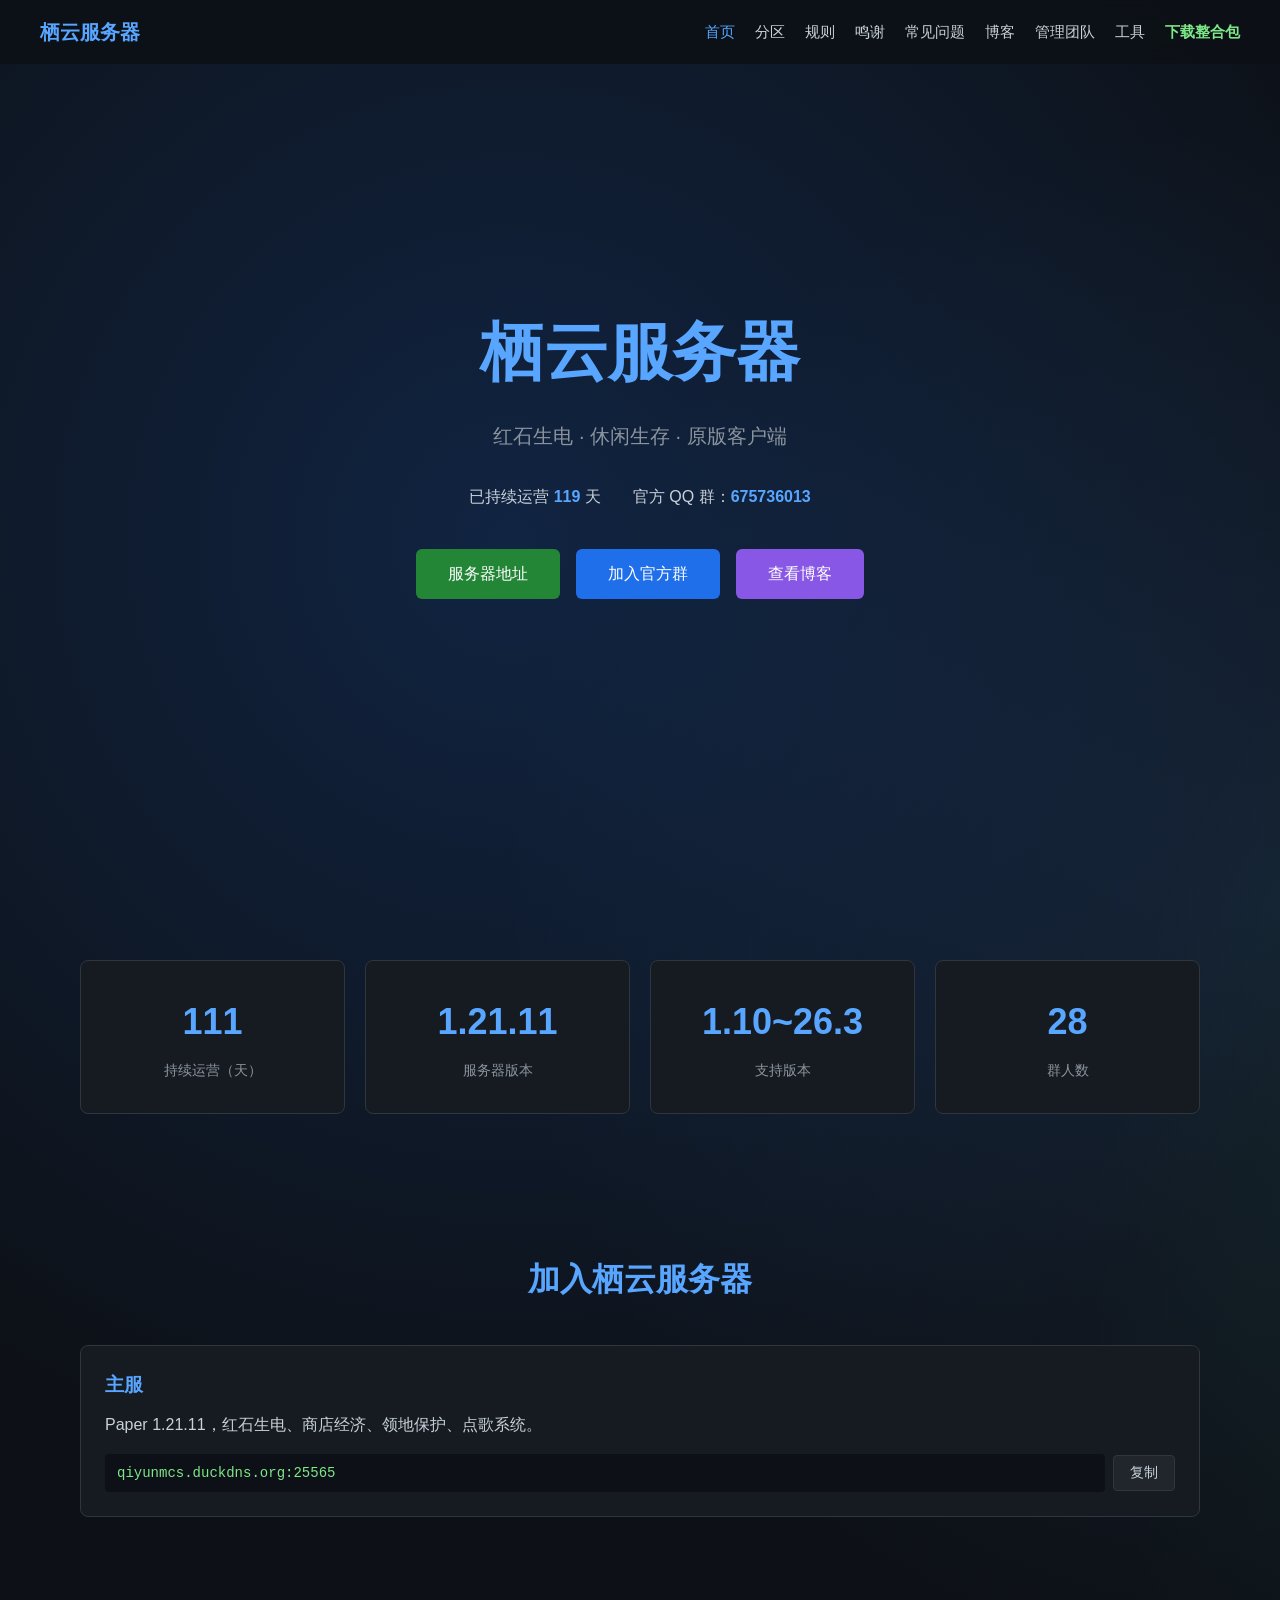
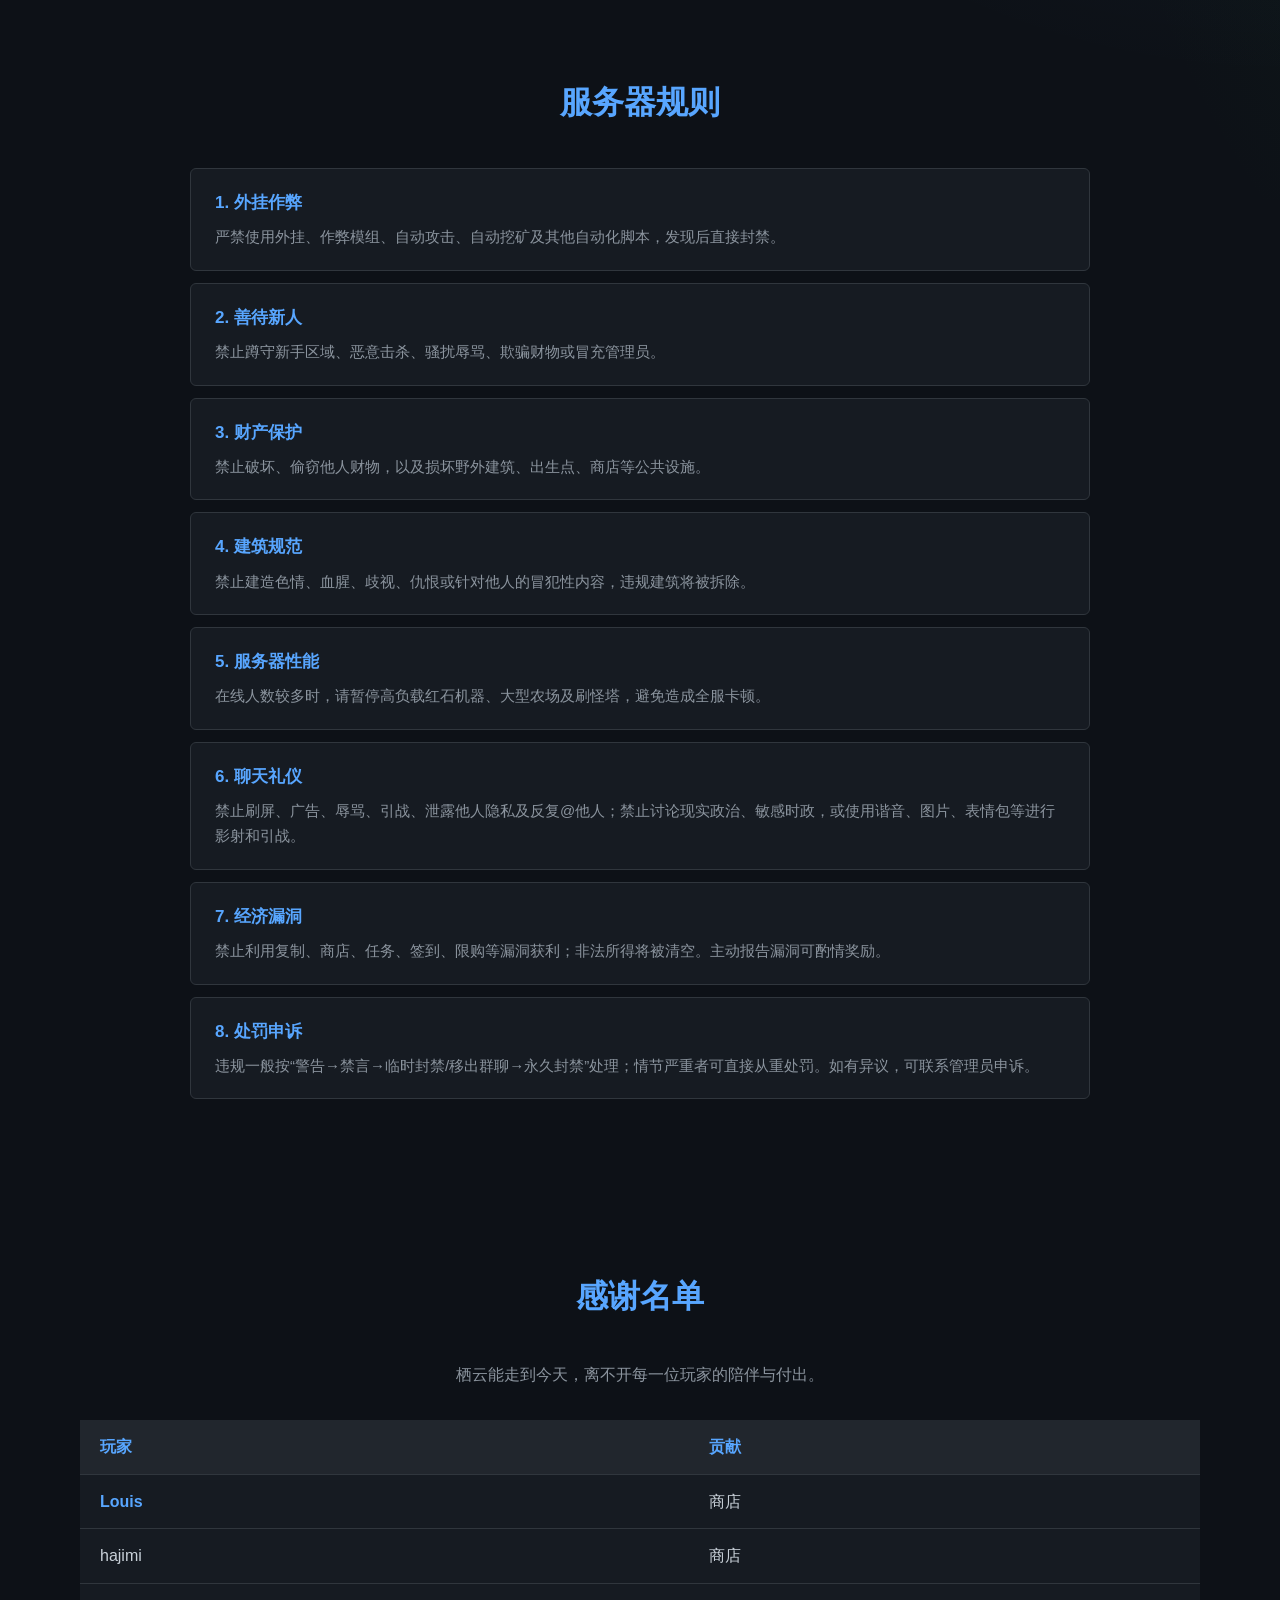
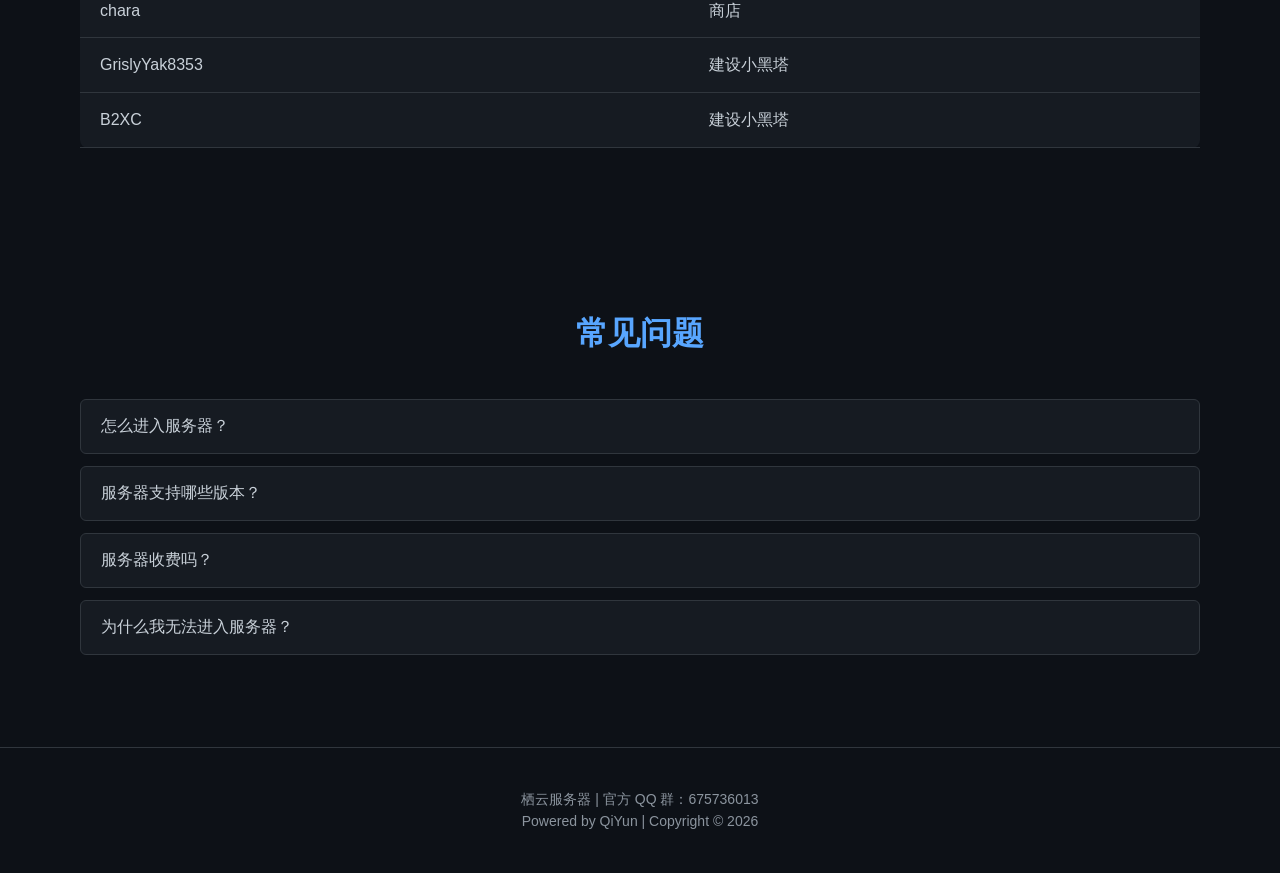
==== commit a14ce7de: "栖云官网 1.0.5 添加下载整合包功能" ====
--- a/index.html
+++ b/index.html
@@ -35,6 +35,7 @@
       <li><a href="blog.html" data-page="blog">博客</a></li>
       <li><a href="admin.html" data-page="admin">管理团队</a></li>
 	  <li><a href="tools.html" data-page="tools">工具</a></li>
+	  <li><a href="download/栖云客户端.mrpack" download class="nav-download" id="downloadPack">下载整合包</a></li>
     </ul>
   </nav>
 
--- a/style.css
+++ b/style.css
@@ -702,4 +702,12 @@
 }
 .surrender-btn.show {
   display: flex;
+}
+
+.nav-download {
+  color: #7ee787 !important;
+  font-weight: bold;
+}
+.nav-download:hover {
+  color: #3fb950 !important;
 }
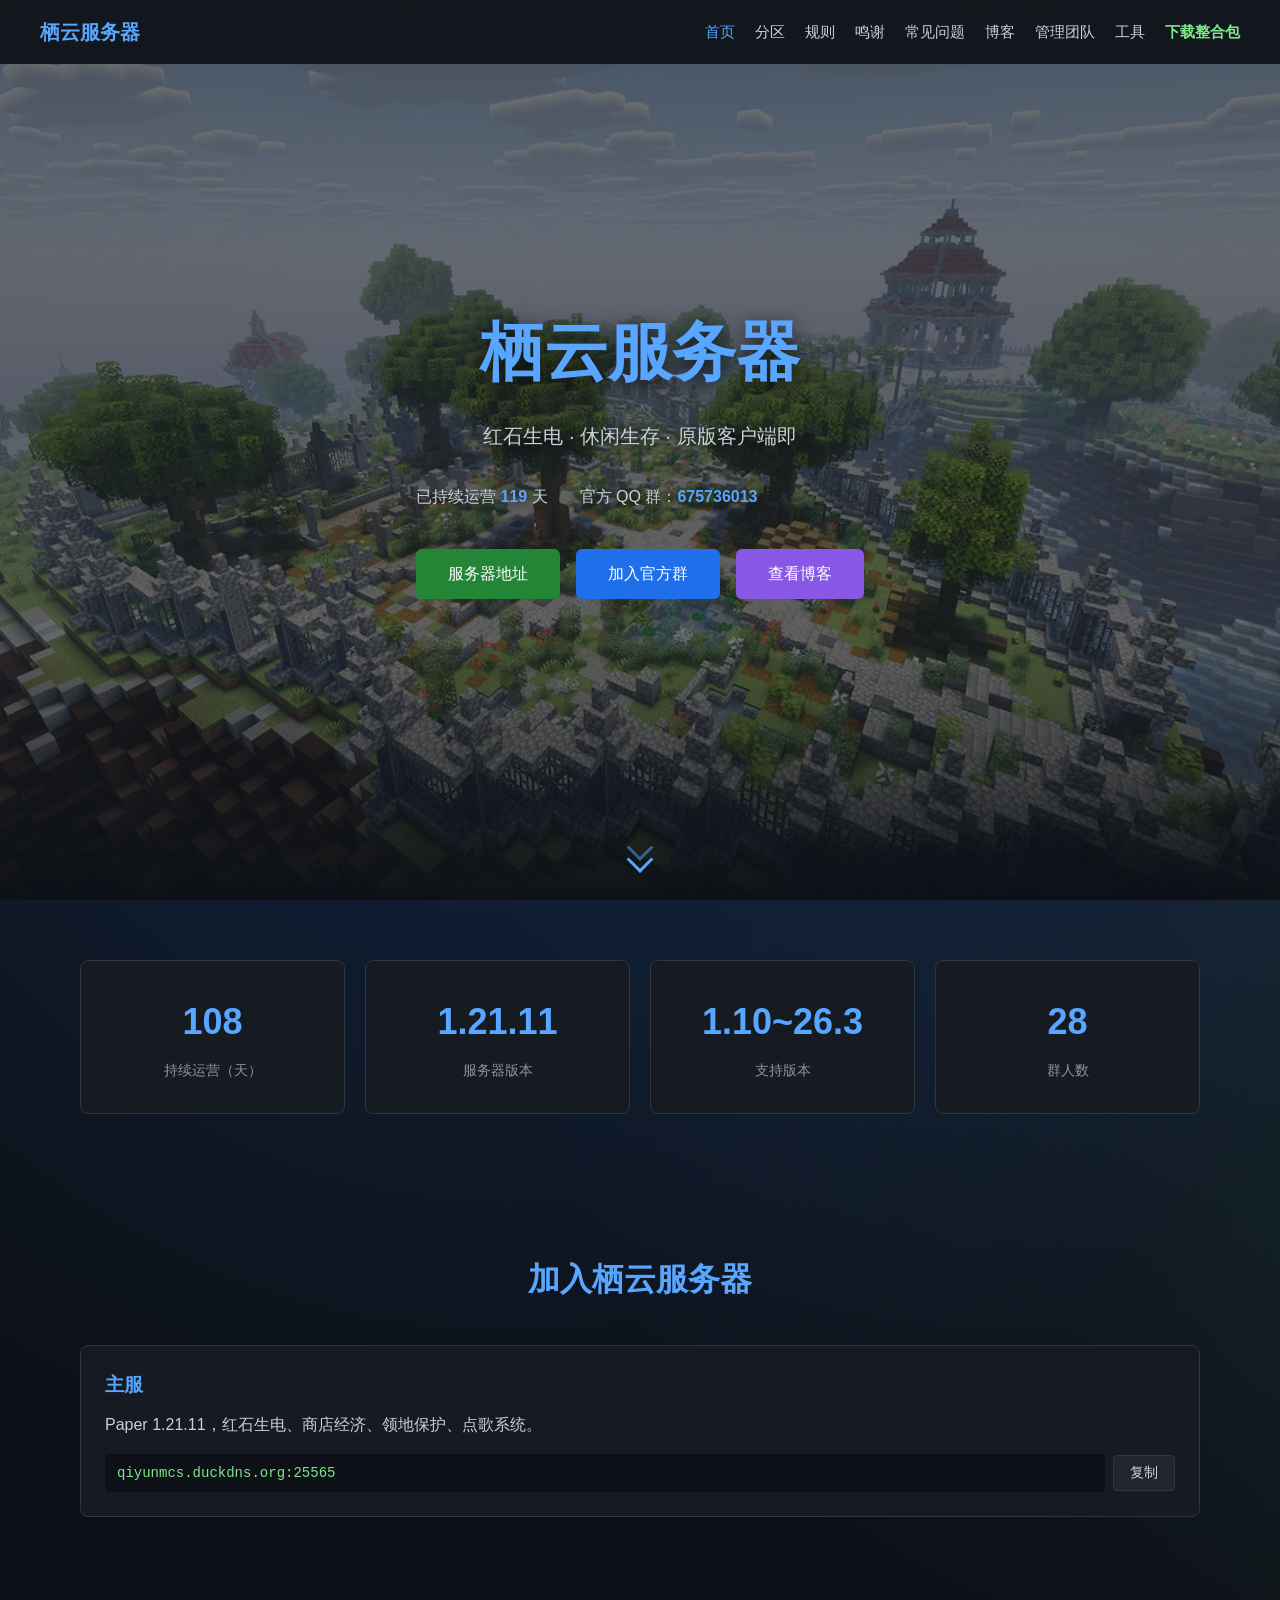
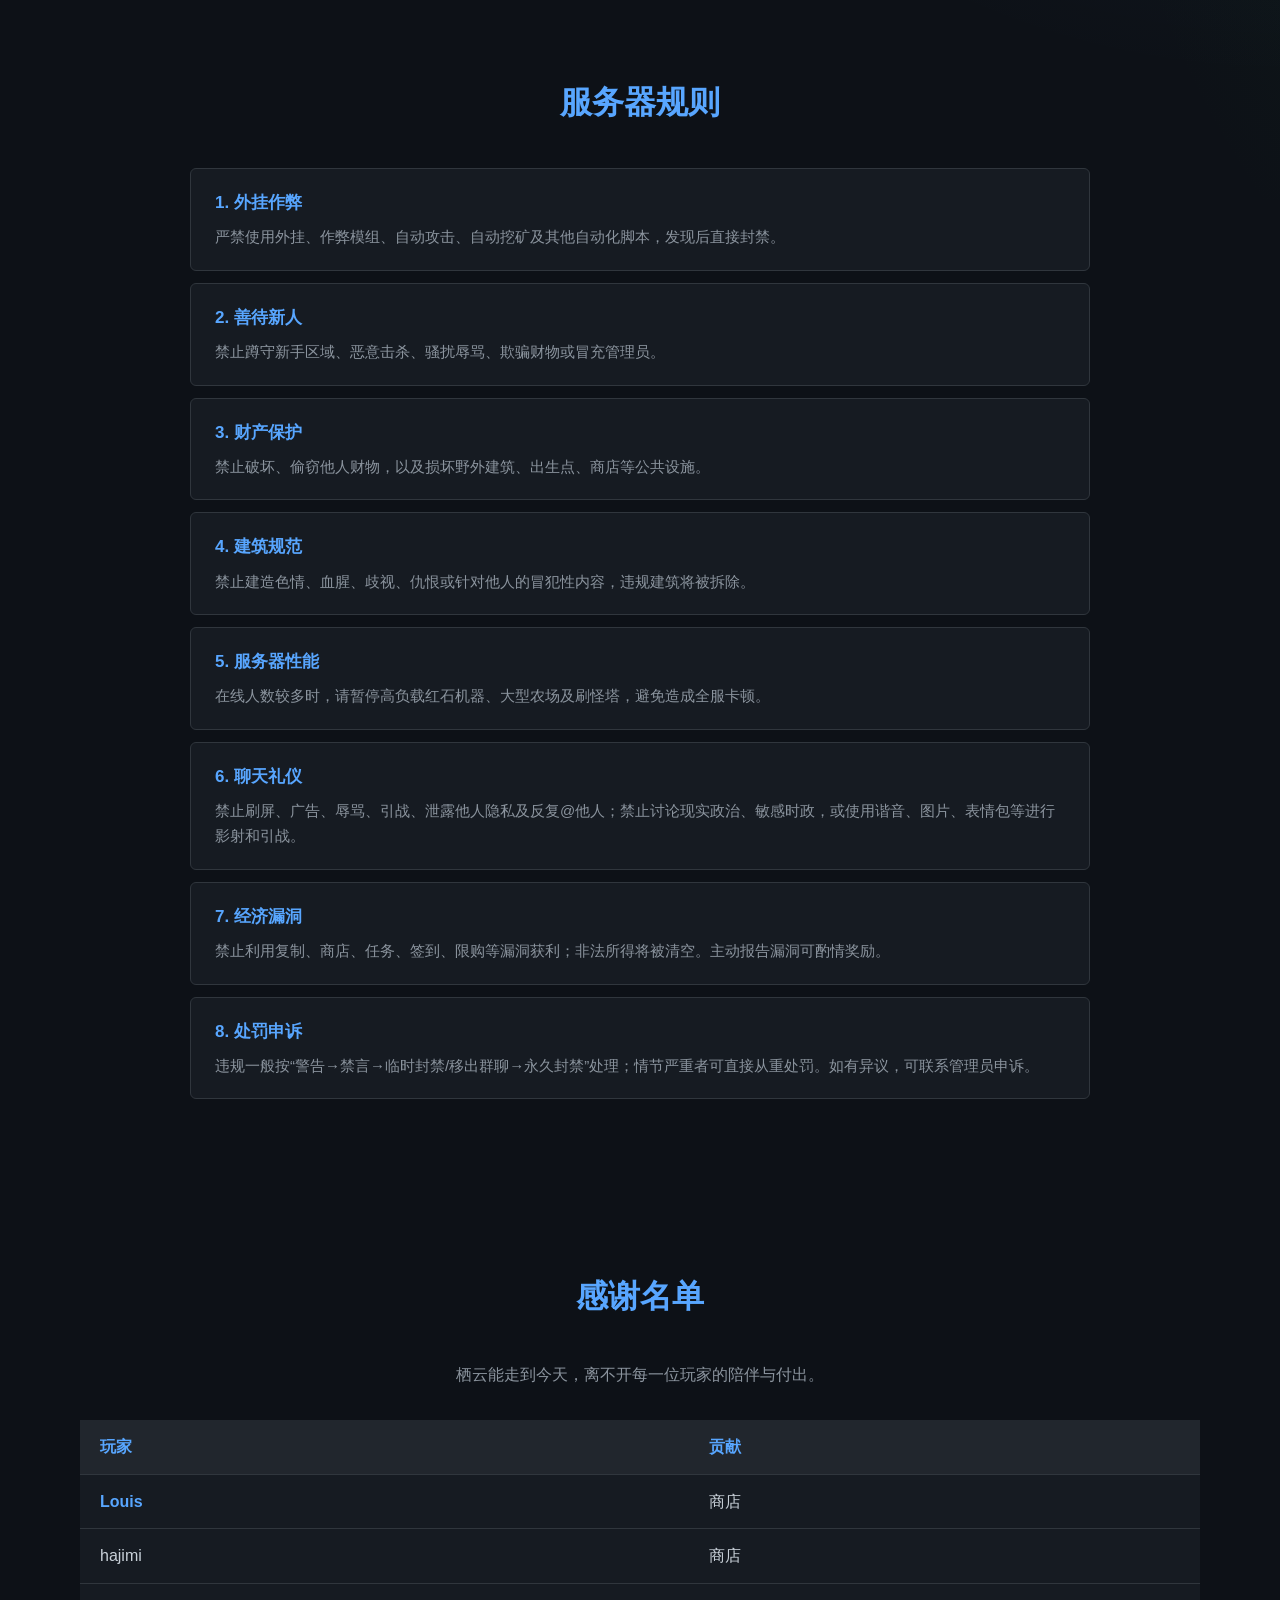
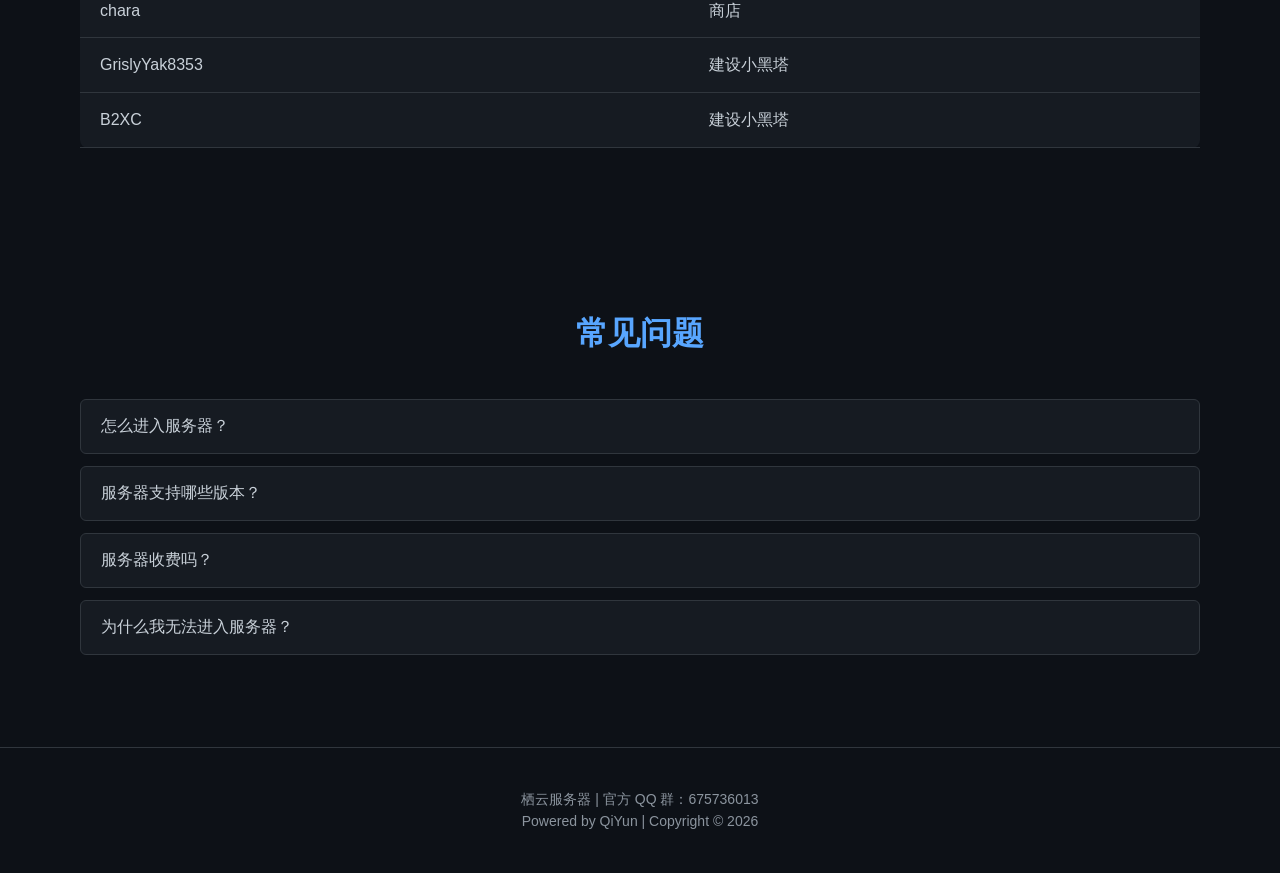
==== commit 807ab216: "栖云官网 1.0.8" ====
--- a/index.html
+++ b/index.html
@@ -35,26 +35,41 @@
       <li><a href="blog.html" data-page="blog">博客</a></li>
       <li><a href="admin.html" data-page="admin">管理团队</a></li>
 	  <li><a href="tools.html" data-page="tools">工具</a></li>
-	  <li><a href="download/栖云客户端.mrpack" download class="nav-download" id="downloadPack">下载整合包</a></li>
+	  <li><a href="download.html" data-page="download" class="nav-download">下载整合包</a></li>
     </ul>
   </nav>
 
-  <!-- 首屏 -->
+    <!-- 首屏 -->
   <section id="home" class="hero">
-    <h1>栖云服务器</h1>
-    <p class="slogan" id="slogan">红石生电 · 休闲生存 · 原版客户端即可加入</p>
-    <div class="hero-info">
-      <span>已持续运营 <strong id="days">0</strong> 天</span>
-      <span class="group-hover">
-        官方 QQ 群：<strong>675736013</strong>
-        <img src="qrcode.png" alt="群二维码" class="qrcode-popup">
-      </span>
+    <!-- 轮播背景 -->
+    <div class="hero-bg">
+      <div class="hero-bg-img" style="background-image: url('images/bg1.png')"></div>
+      <div class="hero-bg-img" style="background-image: url('images/bg2.png')"></div>
+      <div class="hero-bg-img" style="background-image: url('images/bg3.png')"></div>
+      <div class="hero-bg-img" style="background-image: url('images/bg4.png')"></div>
     </div>
-    <div class="hero-btns">
-      <a href="#servers" class="btn">服务器地址</a>
-      <a href="https://qm.qq.com/q/H8rvoMm4i4" target="_blank" class="btn btn-blue">加入官方群</a>
-      <a href="blog.html" class="btn btn-purple">查看博客</a>
+    <div class="hero-mask"></div>
+
+    <!-- 首屏内容 -->
+    <div class="hero-content">
+      <h1>栖云服务器</h1>
+      <p class="slogan" id="slogan">红石生电 · 休闲生存 · 原版客户端即可加入</p>
+      <div class="hero-info">
+        <span>已持续运营 <strong id="days">0</strong> 天</span>
+        <span class="group-hover">
+          官方 QQ 群：<strong>675736013</strong>
+          <img src="qrcode.png" alt="群二维码" class="qrcode-popup">
+        </span>
+      </div>
+      <div class="hero-btns">
+        <a href="#servers" class="btn">服务器地址</a>
+        <a href="https://qm.qq.com/q/H8rvoMm4i4" target="_blank" class="btn btn-blue">加入官方群</a>
+        <a href="blog.html" class="btn btn-purple">查看博客</a>
+      </div>
     </div>
+
+    <!-- 向下箭头 -->
+    <div class="scroll-down" id="scrollDown"></div>
   </section>
 
   <!-- 数据卡片 -->
--- a/style.css
+++ b/style.css
@@ -9,6 +9,14 @@
   color: #c9d1d9;
   line-height: 1.6;
   overflow-x: hidden;
+  user-select: none;
+  -webkit-user-select: none;
+  -moz-user-select: none;
+  -ms-user-select: none;
+}
+input, textarea, code {
+  user-select: text;
+  -webkit-user-select: text;
 }
 
 /* 顶部提示框 */
@@ -77,19 +85,115 @@
 .nav-links a { color: #c9d1d9; text-decoration: none; transition: color 0.2s; font-size: 15px; }
 .nav-links a:hover, .nav-links a.active { color: #58a6ff; }
 
-/* 首屏 */
+.nav-download {
+  color: #7ee787 !important;
+  font-weight: bold;
+}
+.nav-download:hover {
+  color: #3fb950 !important;
+}
+
+/* ============ 首屏（轮播背景版） ============ */
 .hero {
+  position: relative;
   height: 100vh;
-  display: flex; flex-direction: column;
-  justify-content: center; align-items: center;
+  display: flex;
+  flex-direction: column;
+  justify-content: center;
+  align-items: center;
   text-align: center;
   padding: 0 20px;
-}
-.hero h1 { font-size: 64px; color: #58a6ff; margin-bottom: 16px; }
-.slogan { font-size: 20px; color: #8b949e; margin-bottom: 32px; min-height: 30px; }
-.hero-info { display: flex; gap: 32px; margin-bottom: 40px; font-size: 16px; }
+  overflow: hidden;
+}
+
+/* 轮播背景 */
+.hero-bg {
+  position: absolute;
+  top: 0; left: 0;
+  width: 100%; height: 100%;
+  z-index: 0;
+}
+.hero-bg-img {
+  position: absolute;
+  top: 0; left: 0;
+  width: 100%; height: 100%;
+  background-size: cover;
+  background-position: center;
+  opacity: 0;
+  transition: opacity 1.5s ease-in-out;
+}
+.hero-bg-img.active {
+  opacity: 1;
+}
+
+/* 遮罩 */
+.hero-mask {
+  position: absolute;
+  top: 0; left: 0;
+  width: 100%; height: 100%;
+  background: rgba(13, 17, 23, 0.55);
+  z-index: 1;
+}
+
+.hero::after {
+  content: "";
+  position: absolute;
+  bottom: 0; left: 0; right: 0;
+  height: 260px;
+  background: linear-gradient(
+    to bottom,
+    rgba(13, 17, 23, 0) 0%,
+    rgba(13, 17, 23, 0.35) 50%,
+    rgba(13, 17, 23, 0.75) 80%,
+    rgba(13, 17, 23, 1) 100%
+  );
+  z-index: 2;
+  pointer-events: none;
+}
+
+/* 首屏内容 */
+.hero-content {
+  position: relative;
+  z-index: 3;
+}
+.hero h1 { font-size: 64px; color: #58a6ff; margin-bottom: 16px; text-shadow: 0 4px 20px rgba(0,0,0,0.7); }
+.slogan { font-size: 20px; color: #c9d1d9; margin-bottom: 32px; min-height: 30px; text-shadow: 0 2px 10px rgba(0,0,0,0.7); }
+.hero-info { display: flex; gap: 32px; margin-bottom: 40px; font-size: 16px; color: #c9d1d9; text-shadow: 0 2px 10px rgba(0,0,0,0.7); }
 .hero-info strong { color: #58a6ff; }
 .hero-btns { display: flex; gap: 16px; flex-wrap: wrap; justify-content: center; }
+
+/* 向下箭头 */
+.scroll-down {
+  position: absolute;
+  bottom: 30px;
+  left: 50%;
+  transform: translateX(-50%);
+  width: 32px;
+  height: 32px;
+  cursor: pointer;
+  z-index: 4;
+  animation: bounce 1.8s ease-in-out infinite;
+}
+.scroll-down::before,
+.scroll-down::after {
+  content: "";
+  position: absolute;
+  left: 50%;
+  width: 16px;
+  height: 16px;
+  border-right: 3px solid #58a6ff;
+  border-bottom: 3px solid #58a6ff;
+  transform: translateX(-50%) rotate(45deg);
+}
+.scroll-down::before { top: 0; opacity: 0.5; }
+.scroll-down::after { top: 12px; }
+
+@keyframes bounce {
+  0%, 100% { transform: translateX(-50%) translateY(0); }
+  50% { transform: translateX(-50%) translateY(8px); }
+}
+
+/* 按钮 */
 .btn {
   display: inline-block;
   padding: 12px 32px;
@@ -108,12 +212,15 @@
 
 /* 数据卡片 */
 .stats {
+  position: relative;
   display: grid;
   grid-template-columns: repeat(auto-fit, minmax(200px, 1fr));
   gap: 20px;
   padding: 60px 40px;
+  width: 100%;
+  background: transparent;
+  margin: 0 auto;
   max-width: 1200px;
-  margin: 0 auto;
 }
 .stat-card {
   background: #161b22;
@@ -444,18 +551,6 @@
   opacity: 1;
 }
 
-/* 禁止框选 */
-body {
-  user-select: none;
-  -webkit-user-select: none;
-  -moz-user-select: none;
-  -ms-user-select: none;
-}
-input, textarea, code {
-  user-select: text;
-  -webkit-user-select: text;
-}
-
 /* ============ 工具页 ============ */
 .tools-section {
   max-width: 900px;
@@ -565,6 +660,61 @@
 }
 .pcl-btn[data-tip]:hover::before {
   opacity: 1;
+}
+
+/* 追逐战按钮 */
+.pcl-btn.chase-running {
+  position: fixed;
+  z-index: 9997;
+  transition: left 0.15s ease-out, top 0.15s ease-out;
+}
+
+/* 小白旗：液态玻璃圆 */
+.surrender-btn {
+  position: fixed;
+  right: 30px;
+  bottom: 30px;
+  width: 64px;
+  height: 64px;
+  display: none;
+  align-items: center;
+  justify-content: center;
+  font-size: 28px;
+  cursor: pointer;
+  z-index: 9998;
+  user-select: none;
+  border-radius: 50%;
+  background: rgba(255, 255, 255, 0.08);
+  backdrop-filter: blur(16px) saturate(180%);
+  -webkit-backdrop-filter: blur(16px) saturate(180%);
+  border: 1px solid rgba(255, 255, 255, 0.18);
+  box-shadow:
+    0 8px 32px rgba(0, 0, 0, 0.4),
+    inset 0 1px 1px rgba(255, 255, 255, 0.25),
+    inset 0 -1px 1px rgba(255, 255, 255, 0.05);
+  transition: transform 0.25s ease, box-shadow 0.25s ease, background 0.25s ease;
+}
+.surrender-btn:hover {
+  transform: scale(1.1);
+  background: rgba(255, 255, 255, 0.14);
+  box-shadow:
+    0 12px 40px rgba(88, 166, 255, 0.35),
+    inset 0 1px 1px rgba(255, 255, 255, 0.35),
+    inset 0 -1px 1px rgba(255, 255, 255, 0.08);
+}
+.surrender-btn.show {
+  display: flex;
+}
+
+/* 汉堡按钮，桌面端隐藏 */
+.nav-toggle {
+  display: none;
+  background: none;
+  border: none;
+  color: #58a6ff;
+  font-size: 24px;
+  cursor: pointer;
+  padding: 4px 8px;
 }
 
 /* ============ 手机端 ============ */
@@ -593,8 +743,9 @@
     padding: 6px 0;
   }
   .hero h1 { font-size: 40px; }
-  .hero-info { flex-direction: column; gap: 8px; }
-  .hero-btns { flex-direction: column; }
+  .slogan { font-size: 16px; }
+  .hero-info { flex-direction: column; gap: 8px; font-size: 14px; }
+  .hero-btns { flex-direction: column; width: 100%; max-width: 280px; }
   .section { padding: 60px 20px; }
   .server-ip-row { flex-direction: column; align-items: stretch; }
   .admin-section { padding: 100px 20px 60px; }
@@ -612,102 +763,198 @@
   }
 }
 
-/* 汉堡按钮，桌面端隐藏 */
-.nav-toggle {
-  display: none;
-  background: none;
-  border: none;
-  color: #58a6ff;
-  font-size: 24px;
-  cursor: pointer;
-  padding: 4px 8px;
-}
-
-/* 小白旗：液态玻璃圆 */
-.surrender-btn {
+/* ============ 顶部阅读进度条 ============ */
+.read-progress {
+  position: fixed;
+  top: 0;
+  left: 0;
+  height: 3px;
+  width: 0%;
+  background: linear-gradient(90deg, #58a6ff, #7ee787);
+  z-index: 9999;
+  transition: width 0.15s ease-out;
+  box-shadow: 0 0 10px rgba(88, 166, 255, 0.6);
+}
+
+/* ============ 教程页 ============ */
+.guide-section {
+  max-width: 900px;
+  margin: 0 auto;
+  padding: 140px 40px 80px;
+}
+.guide-section h1 {
+  font-size: 36px;
+  color: #58a6ff;
+  text-align: center;
+  margin-bottom: 12px;
+}
+.guide-intro {
+  text-align: center;
+  color: #8b949e;
+  margin-bottom: 56px;
+}
+
+/* 步骤卡片 */
+.guide-step {
+  display: flex;
+  gap: 24px;
+  margin-bottom: 28px;
+  padding: 24px 28px;
+  background: #161b22;
+  border: 1px solid #30363d;
+  border-radius: 12px;
+  transition: border-color 0.2s, transform 0.2s, box-shadow 0.2s;
+}
+.guide-step:hover {
+  border-color: #58a6ff;
+  transform: translateY(-3px);
+  box-shadow: 0 8px 24px rgba(88, 166, 255, 0.15);
+}
+.guide-step-num {
+  flex-shrink: 0;
+  width: 44px;
+  height: 44px;
+  border-radius: 50%;
+  background: #1f6feb;
+  color: #fff;
+  font-size: 22px;
+  font-weight: bold;
+  display: flex;
+  align-items: center;
+  justify-content: center;
+}
+.guide-step-content h2 {
+  font-size: 20px;
+  color: #58a6ff;
+  margin-bottom: 12px;
+}
+.guide-step-content p {
+  color: #c9d1d9;
+  font-size: 15px;
+  margin-bottom: 10px;
+  line-height: 1.8;
+}
+.guide-step-content ul {
+  color: #c9d1d9;
+  font-size: 15px;
+  padding-left: 22px;
+  margin-bottom: 10px;
+}
+.guide-step-content ul li {
+  margin-bottom: 6px;
+}
+.guide-step-content code {
+  background: #21262d;
+  padding: 2px 6px;
+  border-radius: 4px;
+  color: #7ee787;
+  font-family: monospace;
+  font-size: 13px;
+}
+.guide-step-content a {
+  color: #58a6ff;
+  text-decoration: none;
+}
+.guide-step-content a:hover {
+  text-decoration: underline;
+}
+
+/* 快速跳转 */
+.quick-jump {
   position: fixed;
   right: 30px;
   bottom: 30px;
-  width: 64px;
-  height: 64px;
-  display: none;
+  background: rgba(22, 27, 34, 0.9);
+  backdrop-filter: blur(10px);
+  border: 1px solid #30363d;
+  border-radius: 12px;
+  padding: 12px 16px;
+  display: flex;
   align-items: center;
-  justify-content: center;
+  gap: 10px;
+  z-index: 500;
+  box-shadow: 0 8px 24px rgba(0, 0, 0, 0.5);
+}
+.quick-jump span {
+  font-size: 13px;
+  color: #8b949e;
+}
+.quick-jump button {
+  width: 32px;
+  height: 32px;
+  border-radius: 50%;
+  border: 1px solid #30363d;
+  background: transparent;
+  color: #c9d1d9;
+  font-size: 14px;
+  font-weight: bold;
+  cursor: pointer;
+  transition: all 0.2s;
+}
+.quick-jump button:hover {
+  border-color: #58a6ff;
+  color: #58a6ff;
+  background: rgba(74, 158, 255, 0.1);
+}
+.quick-jump button.active {
+  background: #1f6feb;
+  color: #fff;
+  border-color: #1f6feb;
+}
+
+/* 手机端 */
+@media (max-width: 768px) {
+  .guide-section { padding: 100px 20px 60px; }
+  .guide-section h1 { font-size: 28px; }
+  .guide-step { padding: 18px 20px; gap: 16px; }
+  .guide-step-num { width: 36px; height: 36px; font-size: 18px; }
+  .guide-step-content h2 { font-size: 17px; }
+  .guide-step-content p,
+  .guide-step-content ul { font-size: 14px; }
+  .quick-jump {
+    right: 16px;
+    bottom: 16px;
+    padding: 10px 12px;
+  }
+  .quick-jump span { display: none; }
+  .quick-jump button { width: 28px; height: 28px; font-size: 13px; }
+}
+
+/* ============ 恐龙小游戏 ============ */
+.dino-section {
+  max-width: 900px;
+  margin: 0 auto;
+  padding: 20px 40px 80px;
+  text-align: center;
+}
+.dino-section h2 {
   font-size: 28px;
-  cursor: pointer;
-  z-index: 9998;
-  user-select: none;
-  border-radius: 50%;
-  background: rgba(255, 255, 255, 0.08);
-  backdrop-filter: blur(16px) saturate(180%);
-  -webkit-backdrop-filter: blur(16px) saturate(180%);
-  border: 1px solid rgba(255, 255, 255, 0.18);
-  box-shadow:
-    0 8px 32px rgba(0, 0, 0, 0.4),
-    inset 0 1px 1px rgba(255, 255, 255, 0.25),
-    inset 0 -1px 1px rgba(255, 255, 255, 0.05);
-  transition: transform 0.25s ease, box-shadow 0.25s ease, background 0.25s ease;
-}
-.surrender-btn:hover {
-  transform: scale(1.1);
-  background: rgba(255, 255, 255, 0.14);
-  box-shadow:
-    0 12px 40px rgba(88, 166, 255, 0.35),
-    inset 0 1px 1px rgba(255, 255, 255, 0.35),
-    inset 0 -1px 1px rgba(255, 255, 255, 0.08);
-}
-.surrender-btn.show {
-  display: flex;
-}
-
-/* 追逐战按钮 */
-.pcl-btn.chase-running {
-  position: fixed;
-  z-index: 9997;
-  transition: left 0.15s ease-out, top 0.15s ease-out;
-}
-
-/* 小白旗：液态玻璃圆 */
-.surrender-btn {
-  position: fixed;
-  right: 30px;
-  bottom: 30px;
-  width: 64px;
-  height: 64px;
-  display: none;
-  align-items: center;
-  justify-content: center;
-  font-size: 28px;
-  cursor: pointer;
-  z-index: 9998;
-  user-select: none;
-  border-radius: 50%;
-  background: rgba(255, 255, 255, 0.08);
-  backdrop-filter: blur(16px) saturate(180%);
-  -webkit-backdrop-filter: blur(16px) saturate(180%);
-  border: 1px solid rgba(255, 255, 255, 0.18);
-  box-shadow:
-    0 8px 32px rgba(0, 0, 0, 0.4),
-    inset 0 1px 1px rgba(255, 255, 255, 0.25),
-    inset 0 -1px 1px rgba(255, 255, 255, 0.05);
-  transition: transform 0.25s ease, box-shadow 0.25s ease, background 0.25s ease;
-}
-.surrender-btn:hover {
-  transform: scale(1.1);
-  background: rgba(255, 255, 255, 0.14);
-  box-shadow:
-    0 12px 40px rgba(88, 166, 255, 0.35),
-    inset 0 1px 1px rgba(255, 255, 255, 0.35),
-    inset 0 -1px 1px rgba(255, 255, 255, 0.08);
-}
-.surrender-btn.show {
-  display: flex;
-}
-
-.nav-download {
-  color: #7ee787 !important;
-  font-weight: bold;
-}
-.nav-download:hover {
-  color: #3fb950 !important;
+  color: #58a6ff;
+  margin-bottom: 12px;
+}
+.dino-intro {
+  color: #8b949e;
+  font-size: 14px;
+  margin-bottom: 24px;
+}
+.dino-wrap {
+  width: 100%;
+  height: 300px;
+  border-radius: 12px;
+  overflow: hidden;
+  border: 1px solid #30363d;
+  background: #0d1117;
+  box-shadow: 0 8px 24px rgba(0, 0, 0, 0.4);
+}
+.dino-wrap iframe {
+  width: 100%;
+  height: 100%;
+  display: block;
+  border: 0;
+}
+
+@media (max-width: 768px) {
+  .dino-section { padding: 10px 20px 60px; }
+  .dino-section h2 { font-size: 22px; }
+  .dino-wrap { height: 220px; }
 }
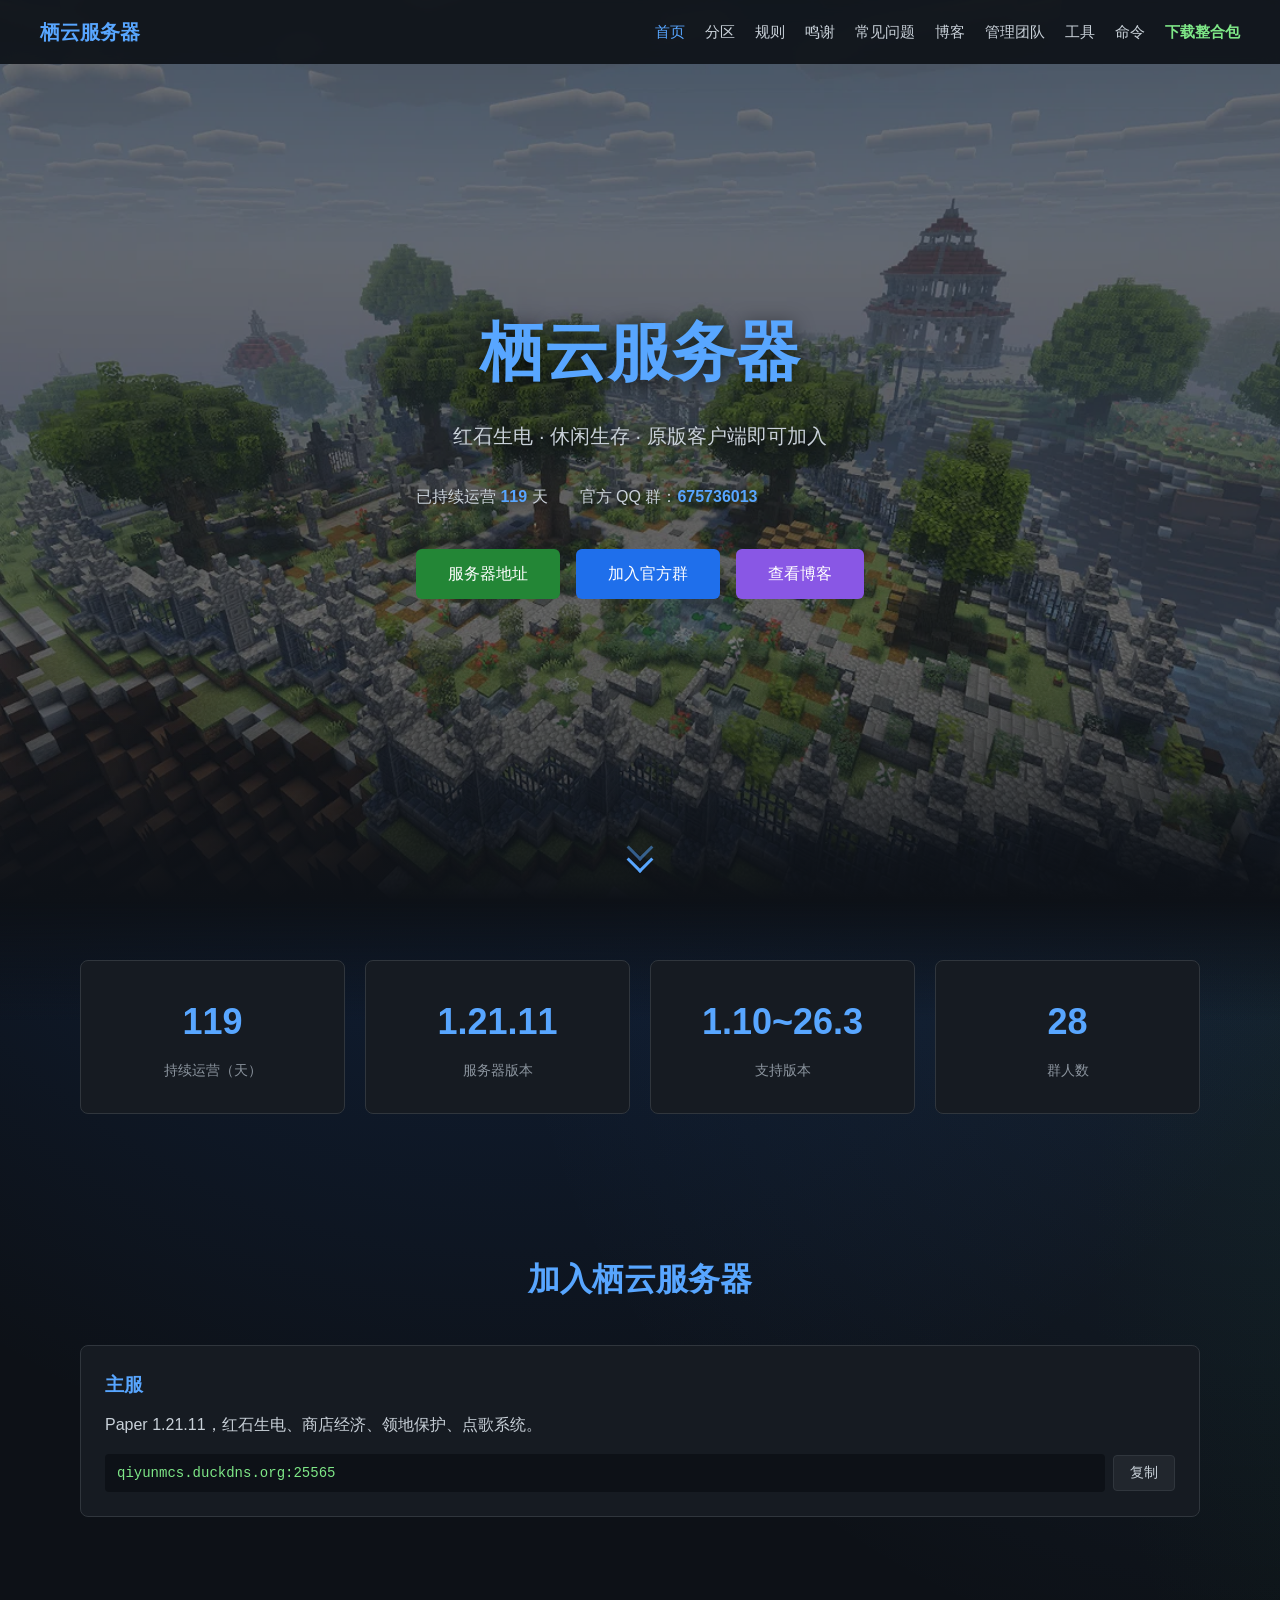
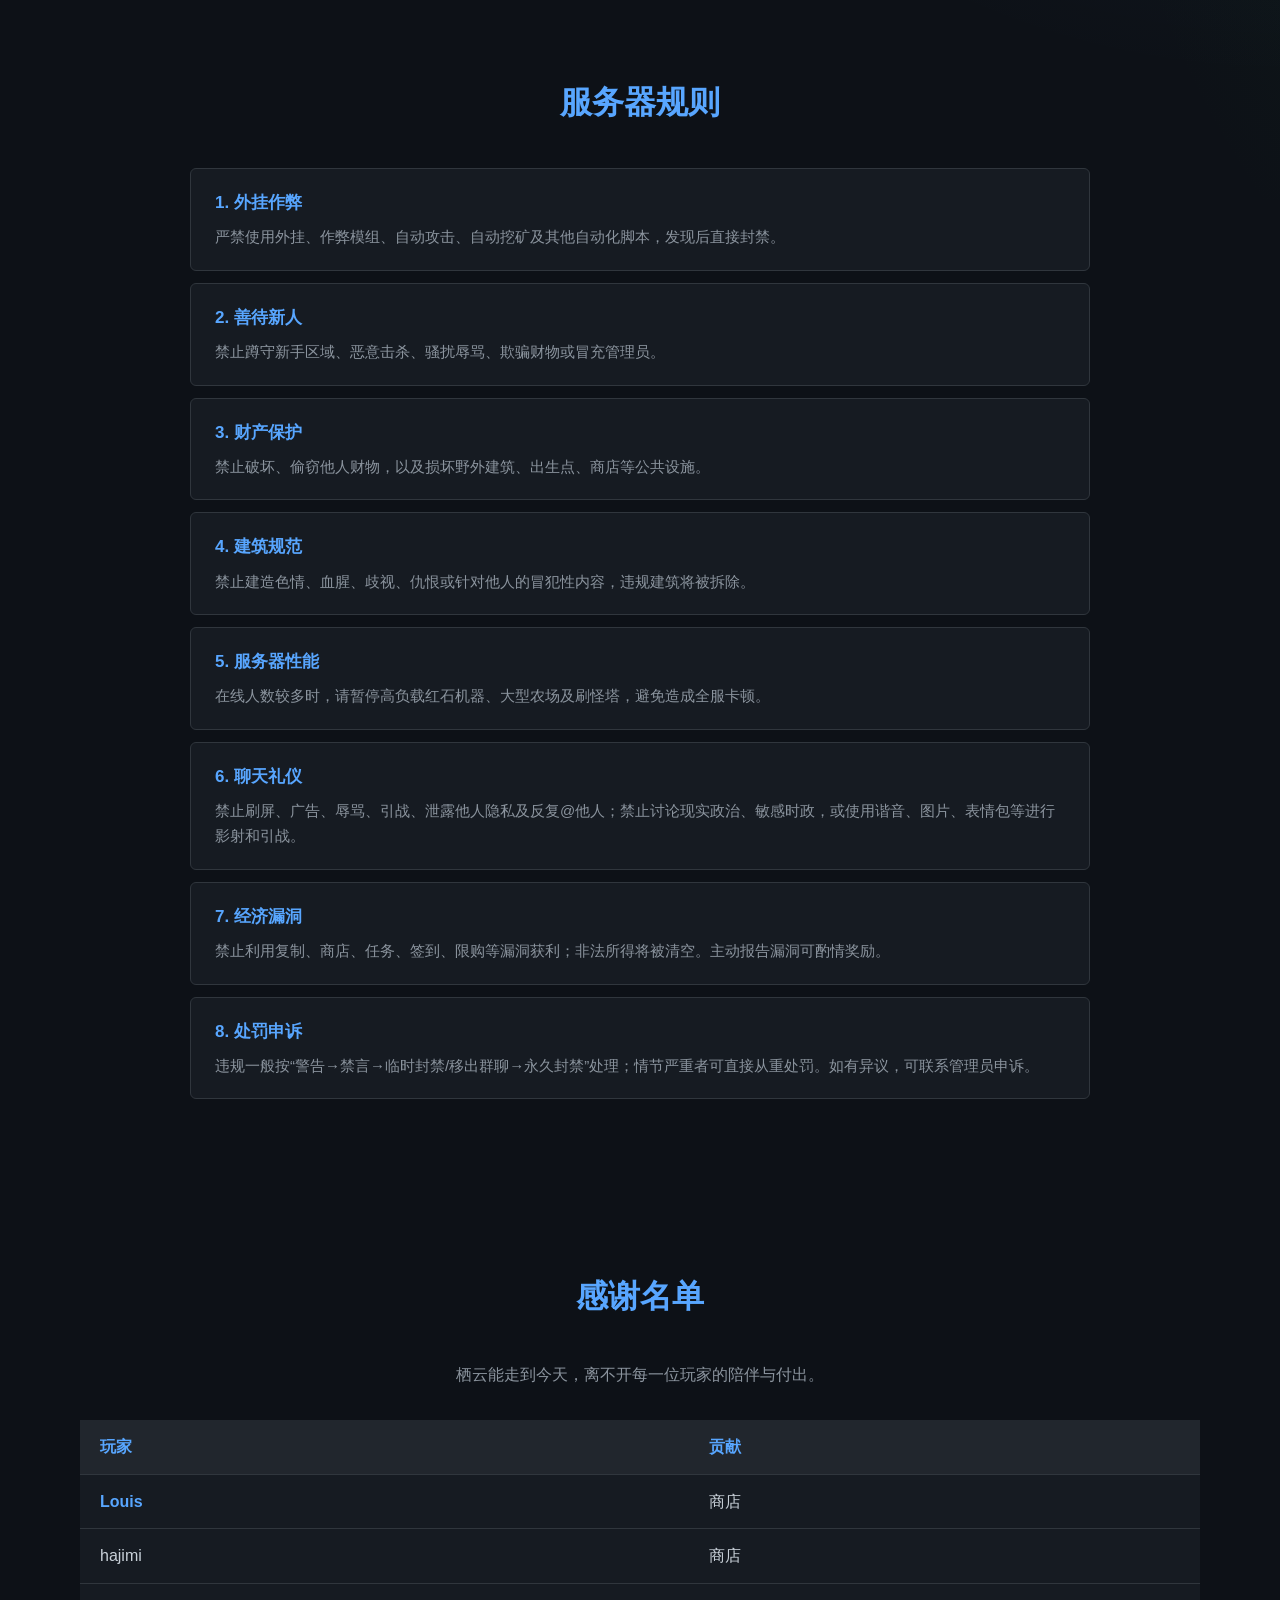
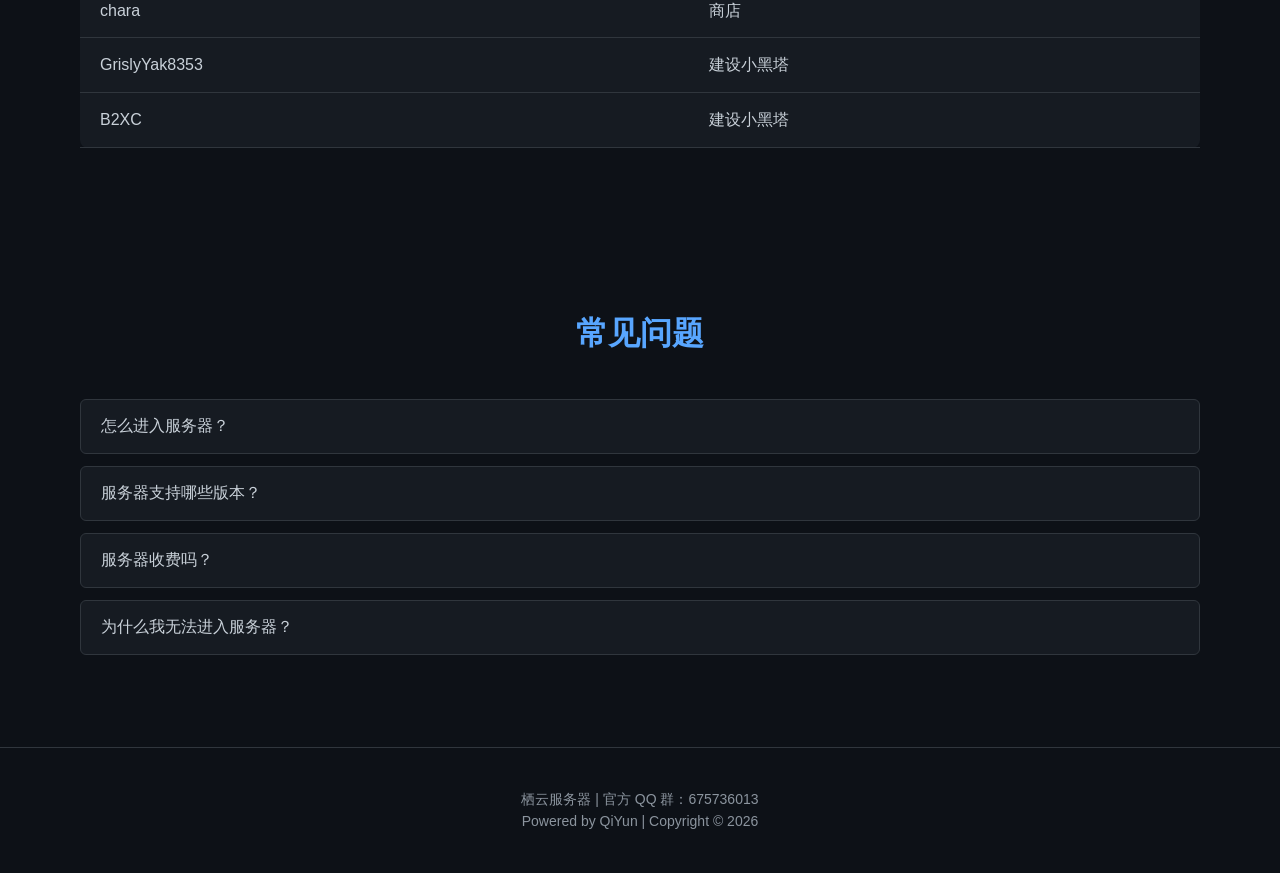
==== commit 84b042e7: "栖云服务器官网 v2.0.1" ====
--- a/index.html
+++ b/index.html
@@ -35,6 +35,7 @@
       <li><a href="blog.html" data-page="blog">博客</a></li>
       <li><a href="admin.html" data-page="admin">管理团队</a></li>
 	  <li><a href="tools.html" data-page="tools">工具</a></li>
+	  <li><a href="command.html" data-page="command">命令</a></li>
 	  <li><a href="download.html" data-page="download" class="nav-download">下载整合包</a></li>
     </ul>
   </nav>
--- a/style.css
+++ b/style.css
@@ -210,7 +210,7 @@
 .btn-purple { background: #8957e5; }
 .btn-purple:hover { background: #a371f7; }
 
-/* 数据卡片 */
+/* 数据卡片（顶部从黑渐变到透明） */
 .stats {
   position: relative;
   display: grid;
@@ -222,7 +222,21 @@
   margin: 0 auto;
   max-width: 1200px;
 }
+.stats::before {
+  content: "";
+  position: absolute;
+  top: 0;
+  left: 50%;
+  transform: translateX(-50%);
+  width: 100vw;
+  height: 120px;
+  background: linear-gradient(to bottom, #0d1117, transparent);
+  pointer-events: none;
+  z-index: 0;
+}
 .stat-card {
+  position: relative;
+  z-index: 1;
   background: #161b22;
   border: 1px solid #30363d;
   border-radius: 8px;
@@ -957,4 +971,159 @@
   .dino-section { padding: 10px 20px 60px; }
   .dino-section h2 { font-size: 22px; }
   .dino-wrap { height: 220px; }
+}
+
+/* ============ 命令大全页 ============ */
+
+/* 左上角返回首页（液态玻璃） */
+.back-home-btn {
+  position: fixed;
+  top: 20px;
+  left: 20px;
+  padding: 10px 20px;
+  font-size: 14px;
+  color: #c9d1d9;
+  text-decoration: none;
+  border-radius: 50px;
+  z-index: 200;
+  background: rgba(255, 255, 255, 0.08);
+  backdrop-filter: blur(16px) saturate(180%);
+  -webkit-backdrop-filter: blur(16px) saturate(180%);
+  border: 1px solid rgba(255, 255, 255, 0.18);
+  box-shadow:
+    0 8px 32px rgba(0, 0, 0, 0.4),
+    inset 0 1px 1px rgba(255, 255, 255, 0.25);
+  transition: transform 0.25s ease, box-shadow 0.25s ease, background 0.25s ease;
+}
+.back-home-btn:hover {
+  transform: scale(1.05);
+  background: rgba(255, 255, 255, 0.14);
+  box-shadow:
+    0 12px 40px rgba(88, 166, 255, 0.35),
+    inset 0 1px 1px rgba(255, 255, 255, 0.35);
+}
+
+/* 右上角搜索框 */
+.search-wrap {
+  position: fixed;
+  top: 20px;
+  right: 20px;
+  z-index: 200;
+}
+.search-input {
+  width: 280px;
+  padding: 10px 20px;
+  font-size: 14px;
+  color: #c9d1d9;
+  border-radius: 50px;
+  outline: none;
+  background: rgba(255, 255, 255, 0.08);
+  backdrop-filter: blur(16px) saturate(180%);
+  -webkit-backdrop-filter: blur(16px) saturate(180%);
+  border: 1px solid rgba(255, 255, 255, 0.18);
+  box-shadow:
+    0 8px 32px rgba(0, 0, 0, 0.4),
+    inset 0 1px 1px rgba(255, 255, 255, 0.25);
+  transition: all 0.25s ease;
+}
+.search-input::placeholder { color: #8b949e; }
+.search-input:focus {
+  border-color: #58a6ff;
+  background: rgba(88, 166, 255, 0.1);
+  box-shadow:
+    0 12px 40px rgba(88, 166, 255, 0.35),
+    inset 0 1px 1px rgba(255, 255, 255, 0.35);
+}
+
+/* 命令大全页 */
+.command-section {
+  max-width: 900px;
+  margin: 0 auto;
+  padding: 120px 40px 80px;
+}
+.command-section h1 {
+  font-size: 36px;
+  color: #58a6ff;
+  text-align: center;
+  margin-bottom: 12px;
+}
+.command-intro {
+  text-align: center;
+  color: #8b949e;
+  margin-bottom: 56px;
+}
+
+/* 命令列表 */
+.command-list {
+  display: flex;
+  flex-direction: column;
+  gap: 10px;
+}
+.command-loading {
+  text-align: center;
+  color: #8b949e;
+}
+.command-item {
+  display: flex;
+  align-items: center;
+  gap: 16px;
+  padding: 14px 20px;
+  background: #161b22;
+  border: 1px solid #30363d;
+  border-radius: 8px;
+  transition: border-color 0.2s, transform 0.2s;
+}
+.command-item:hover {
+  border-color: #58a6ff;
+  transform: translateX(4px);
+}
+.command-item .cmd-name {
+  flex-shrink: 0;
+  font-size: 14px;
+  color: #c9d1d9;
+  font-weight: bold;
+  min-width: 100px;
+}
+.command-item code {
+  flex-shrink: 0;
+  padding: 4px 10px;
+  background: #21262d;
+  color: #7ee787;
+  border-radius: 4px;
+  font-family: "Consolas", "Cascadia Mono", monospace;
+  font-size: 14px;
+  white-space: nowrap;
+}
+.command-item .cmd-desc {
+  color: #8b949e;
+  font-size: 14px;
+}
+.command-item.hidden { display: none; }
+
+/* 手机端 */
+@media (max-width: 768px) {
+  .back-home-btn {
+    top: 14px; left: 14px;
+    padding: 8px 14px;
+    font-size: 13px;
+  }
+  .search-wrap {
+    top: 14px; right: 14px;
+  }
+  .search-input {
+    width: 160px;
+    padding: 8px 14px;
+    font-size: 13px;
+  }
+  .command-section {
+    padding: 100px 20px 60px;
+  }
+  .command-section h1 { font-size: 28px; }
+  .command-item {
+    flex-direction: column;
+    align-items: flex-start;
+    gap: 8px;
+  }
+  .command-item .cmd-name { min-width: 0; }
+  .command-item code { font-size: 13px; }
 }
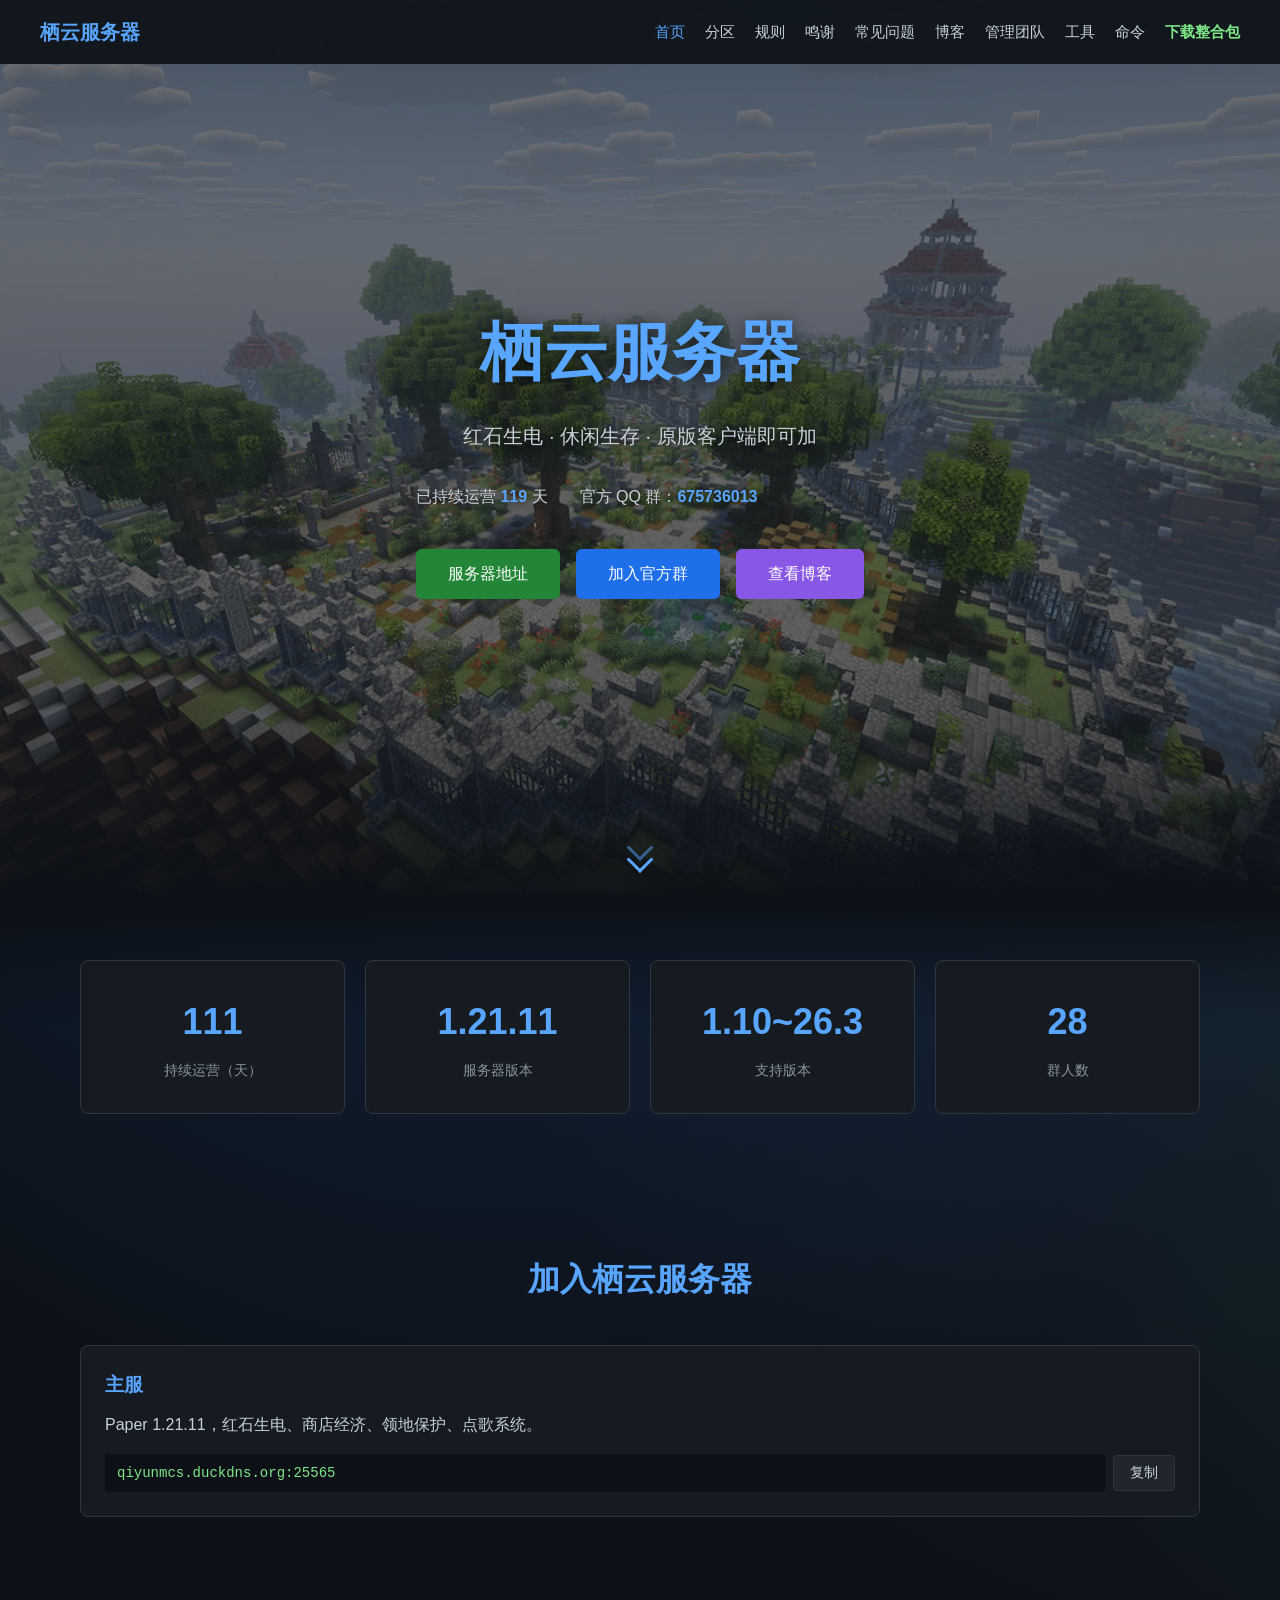
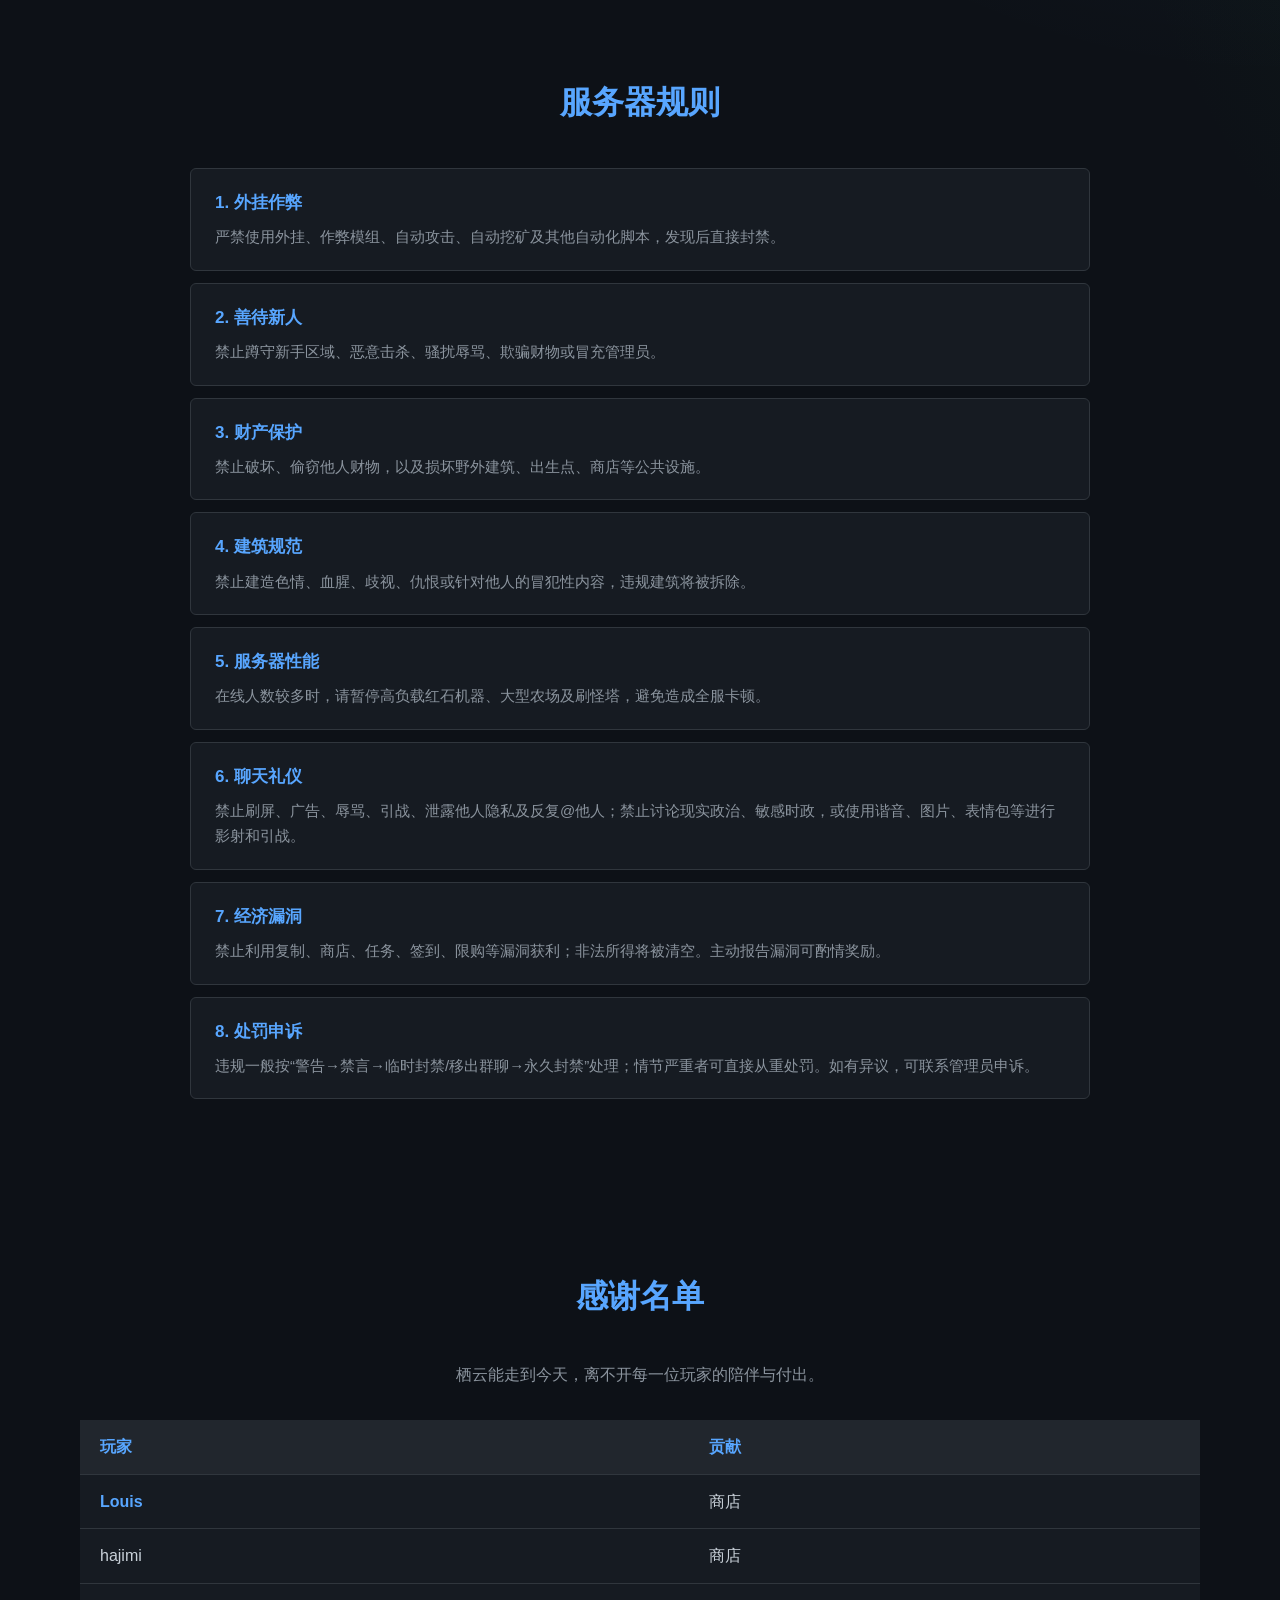
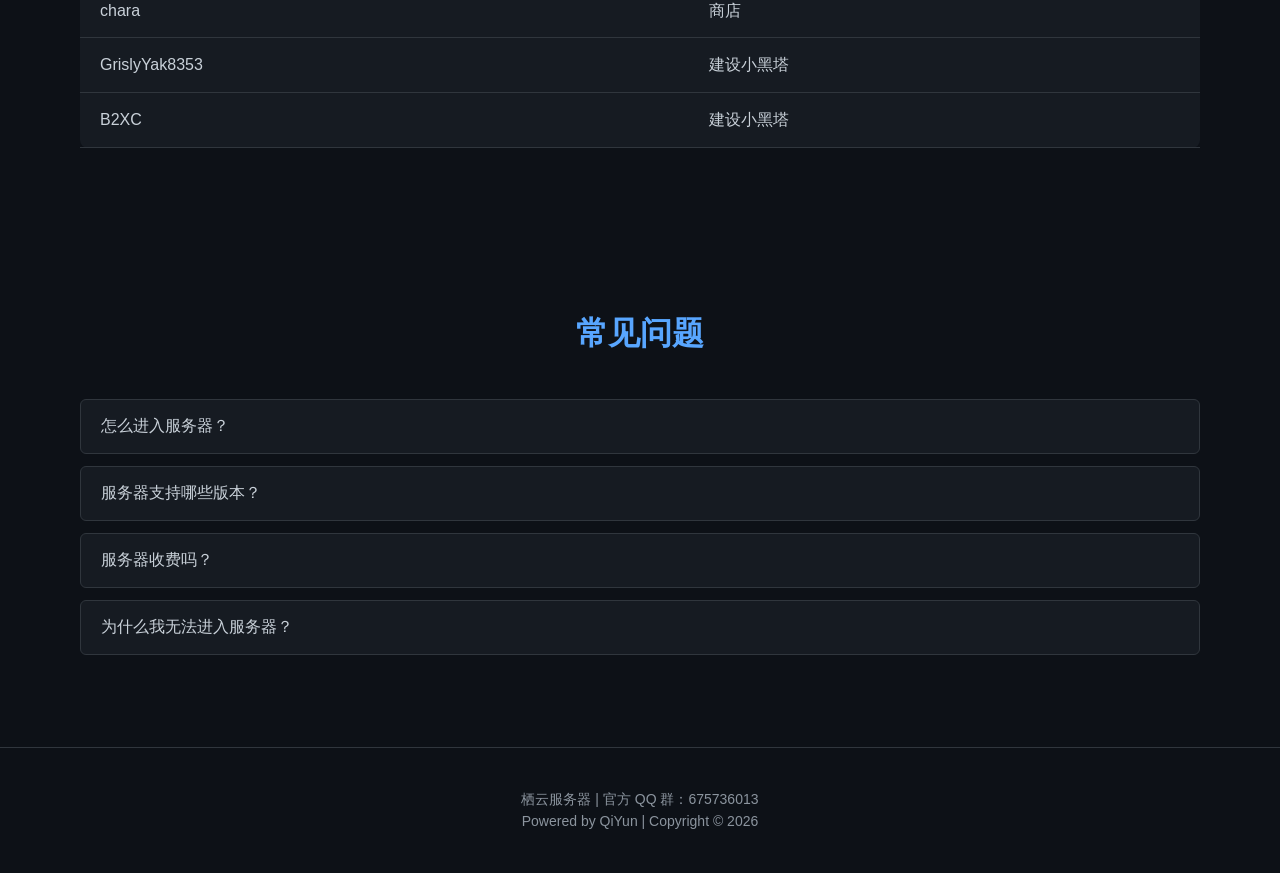
==== commit 874d23b5: "修复bug" ====
--- a/index.html
+++ b/index.html
@@ -7,11 +7,6 @@
   <link rel="stylesheet" href="style.css">
 </head>
 <body data-current-page="home">
-  <!-- 加载动画 -->
-  <div class="loader" id="loader">
-    <div class="loader-logo">   栖云正在奋力加载中……</div>
-    <div class="loader-bar"><div class="loader-bar-fill"></div></div>
-  </div>
 
   <!-- 鼠标光效 -->
   <div class="cursor-glow" id="cursorGlow"></div>
--- a/style.css
+++ b/style.css
@@ -498,53 +498,6 @@
 .blog-date { font-size: 13px; color: #8b949e; }
 .blog-content h2 { font-size: 20px; color: #c9d1d9; margin-bottom: 14px; }
 .blog-content p { font-size: 15px; color: #c9d1d9; margin-bottom: 10px; line-height: 1.8; }
-
-/* ============ 加载动画 ============ */
-.loader {
-  position: fixed;
-  top: 0; left: 0;
-  width: 100%; height: 100%;
-  background: #0d1117;
-  display: flex;
-  flex-direction: column;
-  justify-content: center;
-  align-items: center;
-  z-index: 9999;
-  transition: opacity 0.5s;
-}
-.loader.hide {
-  opacity: 0;
-  pointer-events: none;
-}
-.loader-logo {
-  font-size: 48px;
-  font-weight: bold;
-  color: #58a6ff;
-  margin-bottom: 24px;
-  animation: loaderPulse 1.5s ease-in-out infinite;
-}
-@keyframes loaderPulse {
-  0%, 100% { opacity: 1; transform: scale(1); }
-  50% { opacity: 0.6; transform: scale(0.95); }
-}
-.loader-bar {
-  width: 200px;
-  height: 4px;
-  background: #21262d;
-  border-radius: 2px;
-  overflow: hidden;
-}
-.loader-bar-fill {
-  height: 100%;
-  width: 0;
-  background: #58a6ff;
-  border-radius: 2px;
-  animation: loaderProgress 1.2s ease-out forwards;
-}
-@keyframes loaderProgress {
-  from { width: 0; }
-  to { width: 100%; }
-}
 
 /* ============ 鼠标光效 ============ */
 .cursor-glow {
@@ -768,13 +721,6 @@
   .blog-post { padding: 18px; }
   .blog-avatar { width: 40px; height: 40px; }
   .blog-content h2 { font-size: 18px; }
-  .loader-logo {
-    font-size: 32px;
-    margin-bottom: 16px;
-  }
-  .loader-bar {
-    width: 150px;
-  }
 }
 
 /* ============ 顶部阅读进度条 ============ */
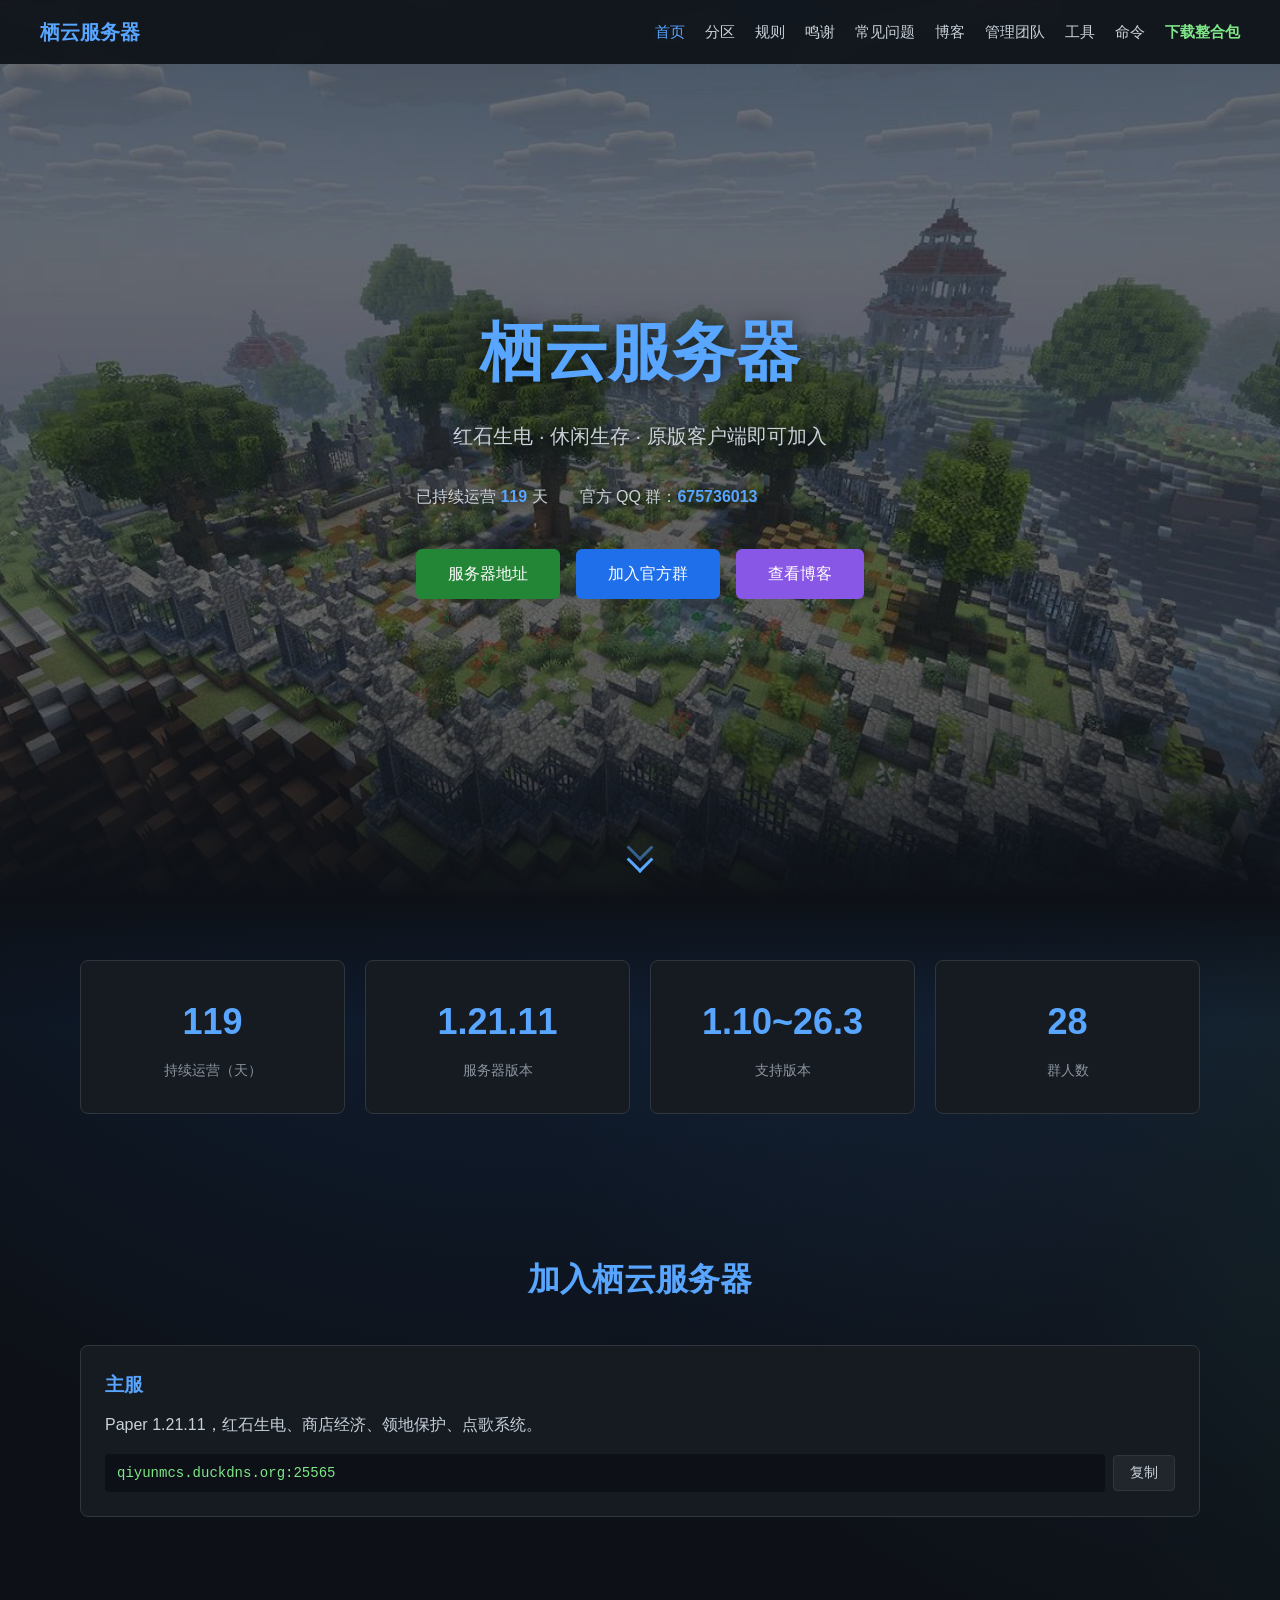
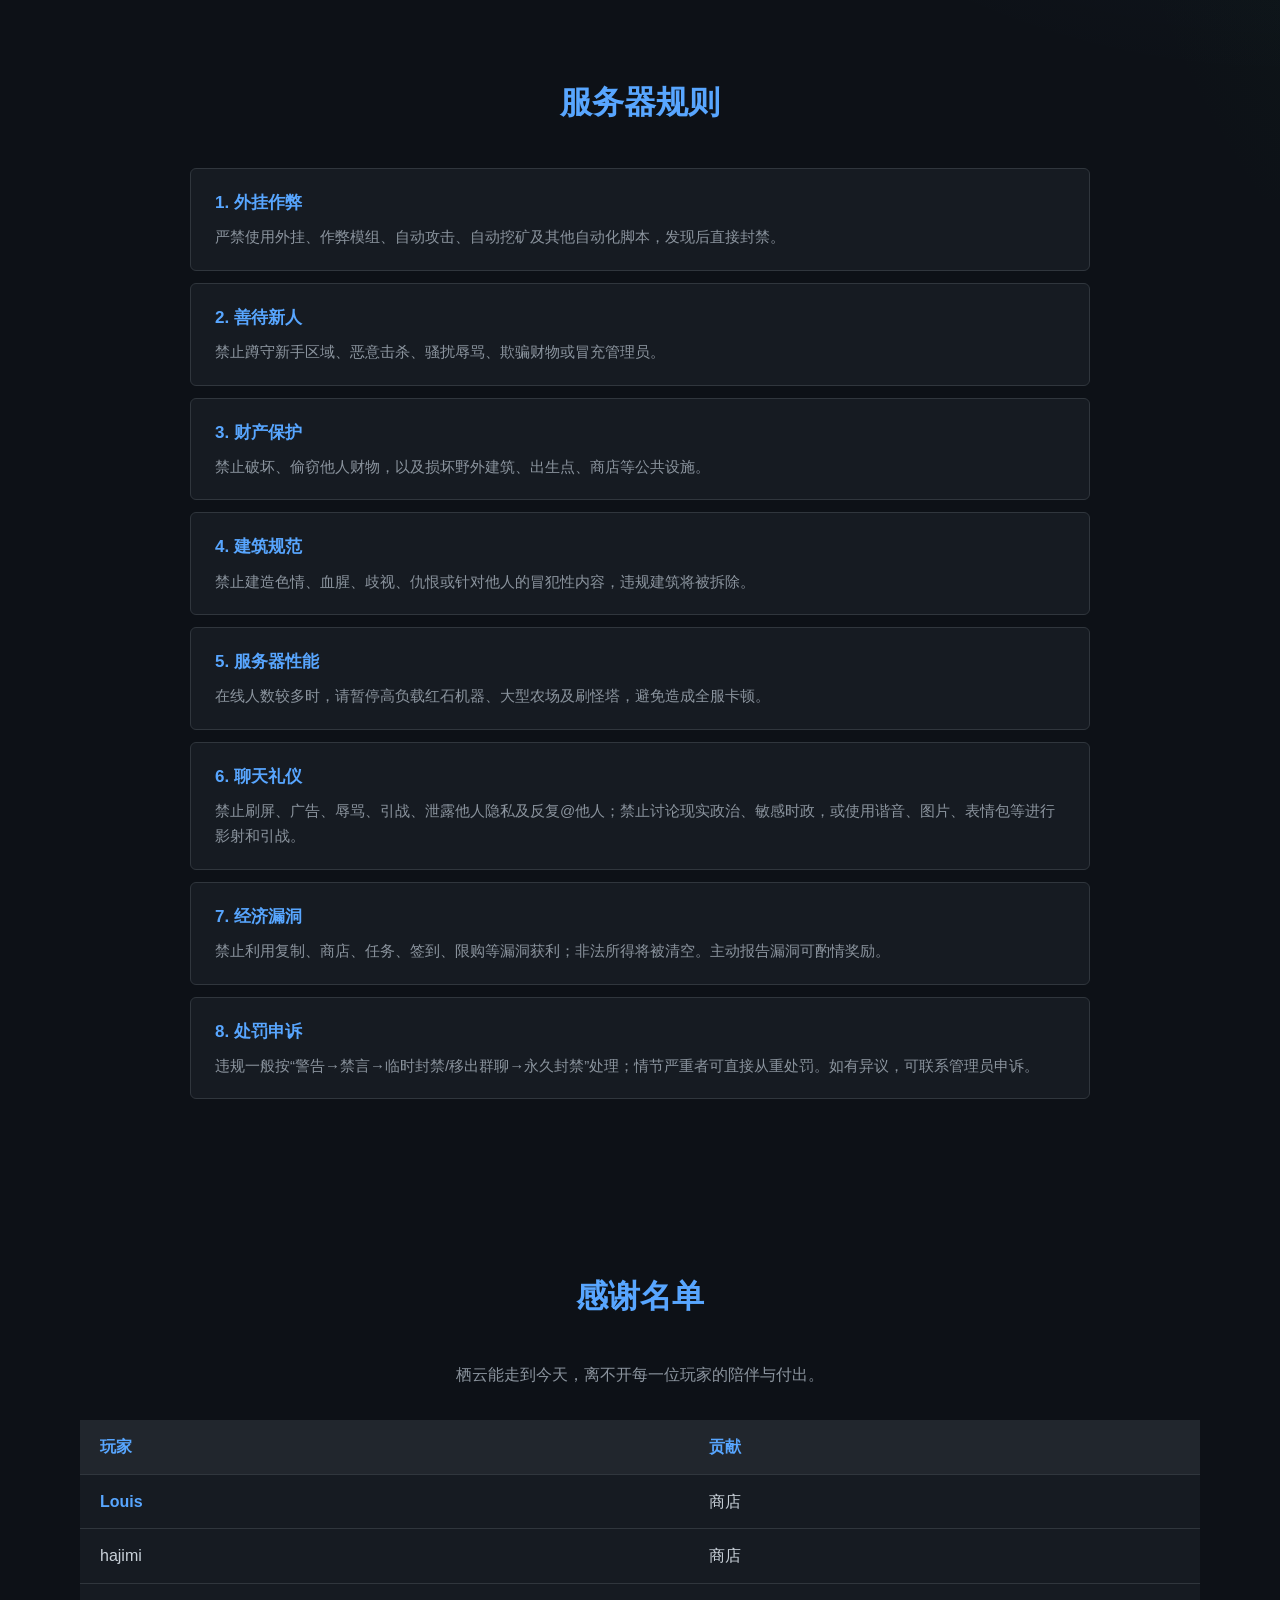
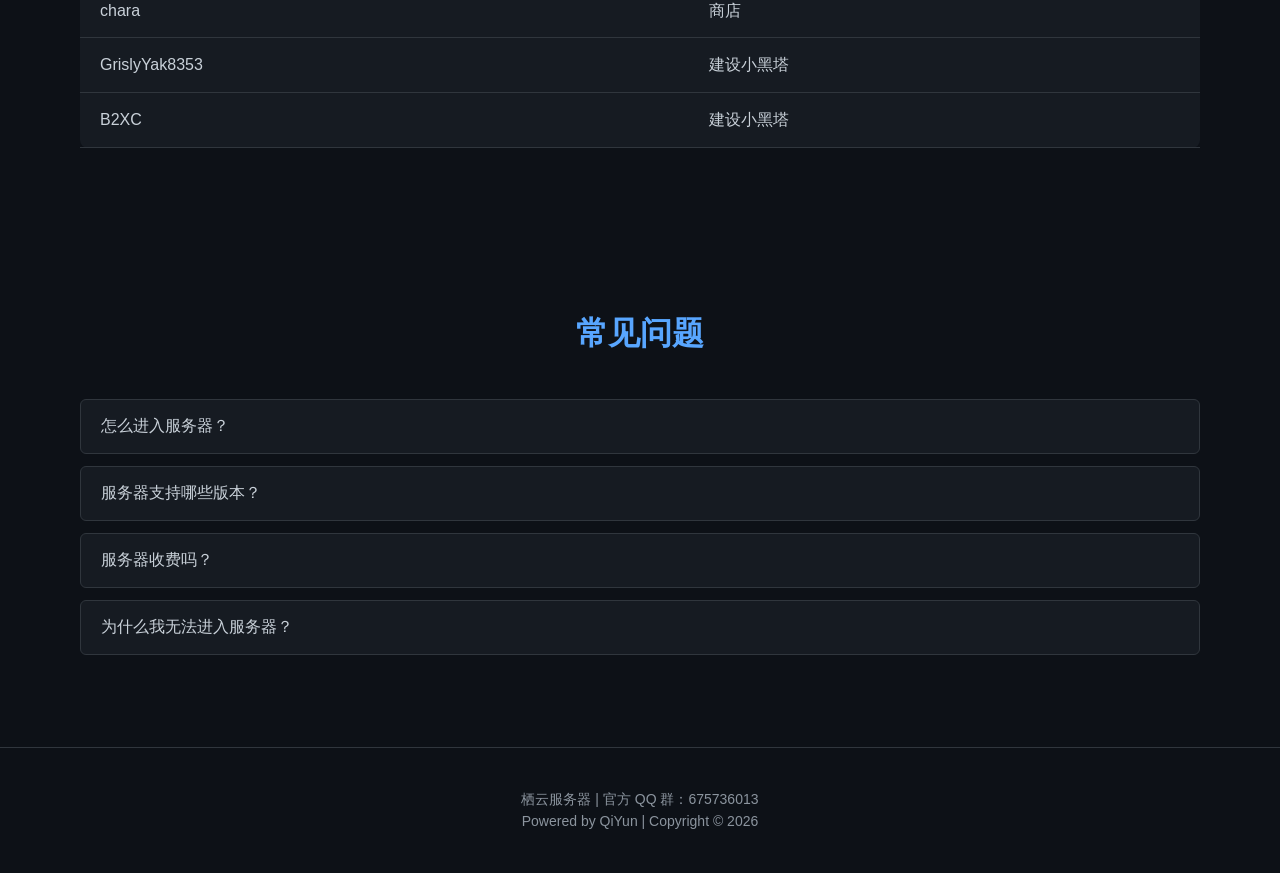
==== commit 81fb0c47: "修复了已知bug 加快网页加载速度" ====
--- a/index.html
+++ b/index.html
@@ -39,11 +39,11 @@
   <section id="home" class="hero">
     <!-- 轮播背景 -->
     <div class="hero-bg">
-      <div class="hero-bg-img" style="background-image: url('images/bg1.png')"></div>
-      <div class="hero-bg-img" style="background-image: url('images/bg2.png')"></div>
-      <div class="hero-bg-img" style="background-image: url('images/bg3.png')"></div>
-      <div class="hero-bg-img" style="background-image: url('images/bg4.png')"></div>
-    </div>
+	  <div class="hero-bg-img" style="background-image: url('images/bg1.jpg')"></div>
+	  <div class="hero-bg-img" style="background-image: url('images/bg2.jpg')"></div>
+	  <div class="hero-bg-img" style="background-image: url('images/bg3.jpg')"></div>
+	  <div class="hero-bg-img" style="background-image: url('images/bg4.jpg')"></div>
+	</div>
     <div class="hero-mask"></div>
 
     <!-- 首屏内容 -->
